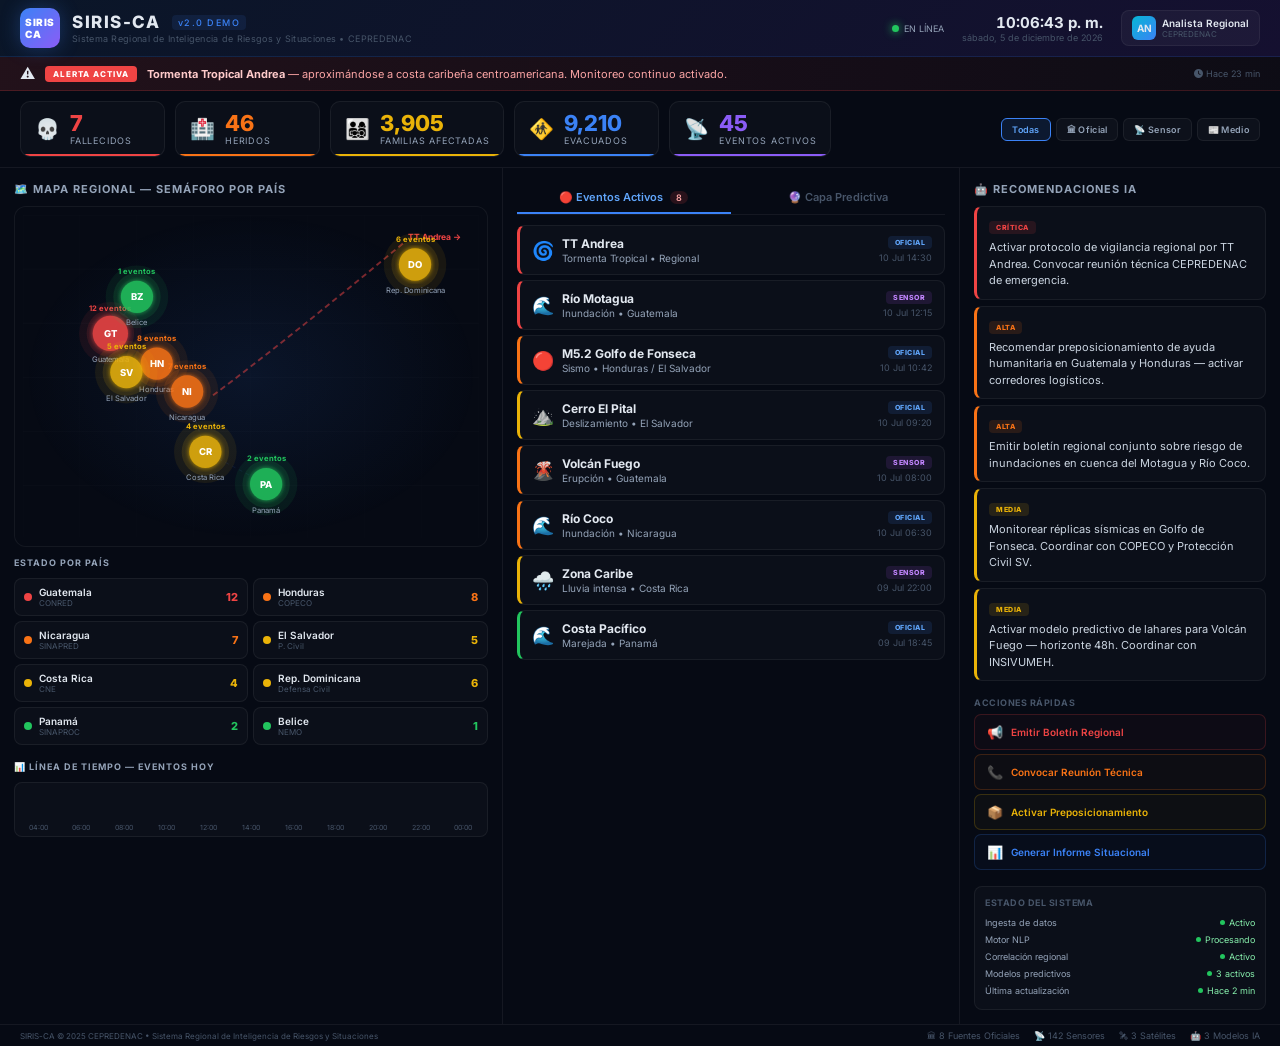
==== index.html @ ccf746da "Sprint 1 - Estructura inicial del proyecto" ====
<!DOCTYPE html>
<html lang="es">
<head>
<meta charset="UTF-8">
<meta name="viewport" content="width=device-width, initial-scale=1.0">
<title>SIRIS-CA — Sistema Regional de Inteligencia de Riesgos y Situaciones</title>
<link href="https://cdnjs.cloudflare.com/ajax/libs/font-awesome/6.5.1/css/all.min.css" rel="stylesheet">
<style>
  @import url('https://fonts.googleapis.com/css2?family=Inter:wght@300;400;500;600;700;800;900&display=swap');
  *, *::before, *::after { box-sizing: border-box; margin: 0; padding: 0; }
  :root {
    --bg-primary: #060a14;
    --bg-secondary: #0c1120;
    --bg-card: rgba(255,255,255,0.025);
    --border: rgba(255,255,255,0.06);
    --text-primary: #e2e8f0;
    --text-secondary: #94a3b8;
    --text-muted: #475569;
    --accent: #3b82f6;
    --red: #ef4444;
    --orange: #f97316;
    --yellow: #eab308;
    --green: #22c55e;
    --purple: #8b5cf6;
    --cyan: #06b6d4;
  }
  body { font-family: 'Inter', sans-serif; background: var(--bg-primary); color: var(--text-primary); font-size: 13px; overflow-x: hidden; }
  ::-webkit-scrollbar { width: 4px; }
  ::-webkit-scrollbar-track { background: transparent; }
  ::-webkit-scrollbar-thumb { background: rgba(255,255,255,0.1); border-radius: 4px; }

  /* HEADER */
  .header { background: linear-gradient(135deg, #0a1628 0%, #151030 100%); border-bottom: 1px solid rgba(59,130,246,0.15); padding: 8px 20px; display: flex; align-items: center; justify-content: space-between; position: sticky; top: 0; z-index: 100; }
  .logo-box { display: flex; align-items: center; gap: 12px; }
  .logo-icon { width: 40px; height: 40px; border-radius: 10px; background: linear-gradient(135deg, #3b82f6, #8b5cf6); display: flex; align-items: center; justify-content: center; font-weight: 900; font-size: 10px; color: #fff; letter-spacing: 0.5px; box-shadow: 0 0 20px rgba(59,130,246,0.3); }
  .logo-text h1 { font-size: 17px; font-weight: 800; letter-spacing: 1.5px; line-height: 1.2; }
  .logo-text h1 span { font-size: 9px; color: var(--accent); font-weight: 500; margin-left: 6px; vertical-align: middle; background: rgba(59,130,246,0.1); padding: 2px 6px; border-radius: 4px; }
  .logo-text p { font-size: 9px; color: var(--text-muted); letter-spacing: 0.3px; }
  .header-right { display: flex; align-items: center; gap: 18px; }
  .status-dot { display: flex; align-items: center; gap: 5px; font-size: 9px; color: var(--text-secondary); }
  .status-dot .dot { width: 7px; height: 7px; border-radius: 50%; background: var(--green); box-shadow: 0 0 8px var(--green); animation: pulse-dot 2s infinite; }
  @keyframes pulse-dot { 0%,100% { opacity: 1; } 50% { opacity: 0.5; } }
  .clock { text-align: right; }
  .clock .time { font-size: 15px; font-weight: 700; font-variant-numeric: tabular-nums; }
  .clock .date { font-size: 9px; color: var(--text-muted); }
  .user-badge { display: flex; align-items: center; gap: 6px; background: rgba(255,255,255,0.04); border: 1px solid var(--border); border-radius: 8px; padding: 5px 10px; font-size: 10px; }
  .user-badge .avatar { width: 24px; height: 24px; border-radius: 6px; background: linear-gradient(135deg, #06b6d4, #3b82f6); display: flex; align-items: center; justify-content: center; font-size: 10px; font-weight: 700; }

  /* ALERT BANNER */
  .alert-banner { background: linear-gradient(90deg, rgba(239,68,68,0.12), rgba(239,68,68,0.03)); border-bottom: 1px solid rgba(239,68,68,0.2); padding: 7px 20px; display: flex; align-items: center; gap: 10px; animation: alert-flash 3s infinite; }
  @keyframes alert-flash { 0%,100% { background: linear-gradient(90deg, rgba(239,68,68,0.12), rgba(239,68,68,0.03)); } 50% { background: linear-gradient(90deg, rgba(239,68,68,0.18), rgba(239,68,68,0.06)); } }
  .alert-banner .badge { background: var(--red); color: #fff; font-size: 8px; font-weight: 800; padding: 3px 8px; border-radius: 4px; letter-spacing: 1px; animation: blink 1.5s infinite; }
  @keyframes blink { 0%,100% { opacity: 1; } 50% { opacity: 0.6; } }
  .alert-banner .msg { font-size: 11px; color: #fca5a5; }
  .alert-banner .msg strong { color: #fecaca; }
  .alert-banner .time-ago { margin-left: auto; font-size: 9px; color: var(--text-muted); white-space: nowrap; }

  /* METRICS */
  .metrics-bar { padding: 10px 20px; display: flex; gap: 10px; flex-wrap: wrap; align-items: center; border-bottom: 1px solid var(--border); }
  .metric-card { background: var(--bg-card); border: 1px solid var(--border); border-radius: 10px; padding: 10px 14px; display: flex; align-items: center; gap: 10px; min-width: 145px; transition: all 0.2s; position: relative; overflow: hidden; }
  .metric-card:hover { border-color: rgba(255,255,255,0.12); background: rgba(255,255,255,0.04); }
  .metric-card .icon { font-size: 20px; }
  .metric-card .val { font-size: 22px; font-weight: 800; line-height: 1; }
  .metric-card .lbl { font-size: 9px; color: var(--text-secondary); text-transform: uppercase; letter-spacing: 0.8px; margin-top: 1px; }
  .metric-card::after { content: ''; position: absolute; bottom: 0; left: 0; right: 0; height: 2px; }
  .mc-red .val { color: var(--red); } .mc-red::after { background: var(--red); }
  .mc-orange .val { color: var(--orange); } .mc-orange::after { background: var(--orange); }
  .mc-yellow .val { color: var(--yellow); } .mc-yellow::after { background: var(--yellow); }
  .mc-blue .val { color: var(--accent); } .mc-blue::after { background: var(--accent); }
  .mc-purple .val { color: var(--purple); } .mc-purple::after { background: var(--purple); }

  /* FILTERS */
  .filter-group { display: flex; gap: 5px; margin-left: auto; align-items: center; }
  .filter-btn { background: rgba(255,255,255,0.03); border: 1px solid var(--border); color: var(--text-secondary); border-radius: 6px; padding: 5px 10px; font-size: 9px; cursor: pointer; font-weight: 600; letter-spacing: 0.3px; transition: all 0.2s; font-family: inherit; }
  .filter-btn:hover { border-color: rgba(255,255,255,0.15); }
  .filter-btn.active { background: rgba(59,130,246,0.12); border-color: var(--accent); color: #60a5fa; }

  /* MAIN GRID */
  .main-grid { display: grid; grid-template-columns: 1.1fr 1fr 320px; min-height: calc(100vh - 160px); }
  .panel { padding: 14px; border-right: 1px solid var(--border); display: flex; flex-direction: column; }
  .panel:last-child { border-right: none; }
  .panel-title { font-size: 11px; font-weight: 700; color: var(--text-secondary); text-transform: uppercase; letter-spacing: 1px; margin-bottom: 10px; display: flex; align-items: center; gap: 6px; }

  /* MAP */
  .map-container { background: radial-gradient(ellipse at center, rgba(59,130,246,0.04), transparent 70%); border-radius: 12px; border: 1px solid var(--border); padding: 8px; margin-bottom: 10px; position: relative; }
  .map-container svg { width: 100%; display: block; }
  .country-node { cursor: pointer; transition: all 0.2s; }
  .country-node:hover .node-circle { filter: brightness(1.3); }

  /* COUNTRY GRID */
  .country-grid { display: grid; grid-template-columns: 1fr 1fr; gap: 5px; margin-bottom: 10px; }
  .country-item { background: var(--bg-card); border: 1px solid var(--border); border-radius: 8px; padding: 7px 9px; cursor: pointer; display: flex; align-items: center; gap: 7px; transition: all 0.2s; }
  .country-item:hover, .country-item.selected { background: rgba(59,130,246,0.06); border-color: rgba(59,130,246,0.25); }
  .country-dot { width: 8px; height: 8px; border-radius: 50%; flex-shrink: 0; }
  .country-item .name { font-size: 10px; font-weight: 600; }
  .country-item .entity { font-size: 8px; color: var(--text-muted); }
  .country-item .count { margin-left: auto; font-size: 11px; font-weight: 800; }

  /* TIMELINE */
  .timeline-chart { display: flex; align-items: flex-end; gap: 3px; height: 55px; padding: 4px; background: var(--bg-card); border-radius: 8px; border: 1px solid var(--border); }
  .tbar { flex: 1; border-radius: 3px 3px 0 0; min-width: 0; transition: all 0.3s; position: relative; }
  .tbar:hover { opacity: 1 !important; filter: brightness(1.2); }
  .tbar-label { font-size: 7px; color: var(--text-muted); text-align: center; margin-top: 2px; }

  /* TABS */
  .tabs { display: flex; gap: 0; margin-bottom: 10px; border-bottom: 1px solid var(--border); }
  .tab { flex: 1; padding: 8px 10px; font-size: 11px; font-weight: 600; cursor: pointer; background: none; border: none; border-bottom: 2px solid transparent; color: var(--text-muted); font-family: inherit; transition: all 0.2s; }
  .tab:hover { color: var(--text-secondary); }
  .tab.active { color: #60a5fa; border-bottom-color: var(--accent); }
  .tab .badge { background: rgba(239,68,68,0.15); color: #fca5a5; font-size: 9px; padding: 1px 6px; border-radius: 8px; margin-left: 4px; }

  /* EVENT CARDS */
  .event-list { flex: 1; overflow-y: auto; }
  .event-card { background: var(--bg-card); border: 1px solid var(--border); border-radius: 8px; padding: 10px 12px; margin-bottom: 5px; transition: all 0.2s; cursor: pointer; }
  .event-card:hover { background: rgba(255,255,255,0.04); transform: translateX(2px); }
  .event-card.severity-rojo { border-left: 3px solid var(--red); }
  .event-card.severity-naranja { border-left: 3px solid var(--orange); }
  .event-card.severity-amarillo { border-left: 3px solid var(--yellow); }
  .event-card.severity-verde { border-left: 3px solid var(--green); }
  .event-top { display: flex; justify-content: space-between; align-items: flex-start; }
  .event-info { display: flex; align-items: center; gap: 8px; }
  .event-icon { font-size: 18px; }
  .event-name { font-weight: 700; font-size: 12px; }
  .event-meta { font-size: 10px; color: var(--text-secondary); margin-top: 1px; }
  .event-right { display: flex; flex-direction: column; align-items: flex-end; gap: 3px; }
  .source-badge { font-size: 7px; font-weight: 800; padding: 2px 7px; border-radius: 4px; letter-spacing: 0.5px; }
  .src-oficial { background: rgba(59,130,246,0.12); color: #60a5fa; }
  .src-sensor { background: rgba(168,85,247,0.12); color: #c084fc; }
  .src-medio { background: rgba(234,179,8,0.12); color: #facc15; }
  .event-time { font-size: 9px; color: var(--text-muted); }

  /* PREDICTIVE */
  .horizon-btns { display: flex; gap: 6px; margin-bottom: 12px; }
  .horizon-btn { flex: 1; padding: 10px; border-radius: 8px; cursor: pointer; text-align: center; background: rgba(255,255,255,0.02); border: 1px solid var(--border); color: var(--text-secondary); font-family: inherit; transition: all 0.2s; }
  .horizon-btn:hover { border-color: rgba(139,92,246,0.3); }
  .horizon-btn.active { background: rgba(139,92,246,0.1); border-color: rgba(139,92,246,0.4); color: #c084fc; }
  .horizon-btn .h-val { font-size: 20px; font-weight: 900; }
  .horizon-btn .h-lbl { font-size: 8px; text-transform: uppercase; letter-spacing: 0.5px; }

  .pred-card { background: var(--bg-card); border: 1px solid var(--border); border-radius: 10px; padding: 16px; margin-bottom: 10px; }
  .pred-top { display: flex; align-items: center; gap: 14px; margin-bottom: 10px; }
  .gauge-wrap { position: relative; width: 70px; height: 70px; flex-shrink: 0; }
  .gauge-wrap svg { width: 70px; height: 70px; }
  .gauge-val { position: absolute; inset: 0; display: flex; align-items: center; justify-content: center; font-weight: 900; font-size: 18px; }
  .pred-title { font-size: 11px; font-weight: 700; margin-bottom: 4px; }
  .pred-desc { font-size: 11px; color: var(--text-secondary); line-height: 1.5; }
  .threat-tags { display: flex; gap: 5px; flex-wrap: wrap; margin-top: 8px; }
  .threat-tag { background: rgba(139,92,246,0.08); border: 1px solid rgba(139,92,246,0.2); color: #c084fc; font-size: 9px; padding: 3px 8px; border-radius: 12px; font-weight: 600; }

  .models-card { background: var(--bg-card); border: 1px solid var(--border); border-radius: 8px; padding: 10px 12px; }
  .models-card .model-title { font-size: 9px; color: var(--text-muted); font-weight: 700; margin-bottom: 6px; letter-spacing: 0.5px; }
  .model-row { display: flex; align-items: center; gap: 6px; padding: 4px 0; border-bottom: 1px solid rgba(255,255,255,0.03); }
  .model-row:last-child { border-bottom: none; }
  .model-dot { width: 5px; height: 5px; border-radius: 50%; background: var(--green); }
  .model-row span { font-size: 10px; color: var(--text-secondary); }

  /* RECOMMENDATIONS */
  .rec-card { background: var(--bg-card); border: 1px solid var(--border); border-radius: 8px; padding: 10px 12px; margin-bottom: 6px; transition: all 0.2s; }
  .rec-card:hover { background: rgba(255,255,255,0.04); }
  .rec-card.pri-critica { border-left: 3px solid var(--red); }
  .rec-card.pri-alta { border-left: 3px solid var(--orange); }
  .rec-card.pri-media { border-left: 3px solid var(--yellow); }
  .rec-badge { font-size: 7px; font-weight: 800; padding: 2px 7px; border-radius: 4px; letter-spacing: 0.5px; margin-bottom: 5px; display: inline-block; }
  .rb-critica { background: rgba(239,68,68,0.12); color: var(--red); }
  .rb-alta { background: rgba(249,115,22,0.12); color: var(--orange); }
  .rb-media { background: rgba(234,179,8,0.12); color: var(--yellow); }
  .rec-text { font-size: 11px; color: #cbd5e1; line-height: 1.5; }

  .action-btn { width: 100%; background: rgba(255,255,255,0.02); border: 1px solid var(--border); border-radius: 7px; padding: 9px 12px; font-size: 10px; font-weight: 600; cursor: pointer; text-align: left; font-family: inherit; transition: all 0.2s; display: flex; align-items: center; gap: 8px; margin-bottom: 4px; }
  .action-btn:hover { background: rgba(255,255,255,0.05); transform: translateX(2px); }
  .action-btn .act-icon { font-size: 13px; }

  .sys-status { background: var(--bg-card); border: 1px solid var(--border); border-radius: 8px; padding: 10px; margin-top: auto; }
  .sys-title { font-size: 9px; color: var(--text-muted); font-weight: 700; letter-spacing: 0.5px; margin-bottom: 6px; }
  .sys-row { display: flex; justify-content: space-between; align-items: center; padding: 3px 0; }
  .sys-row .sys-label { font-size: 9px; color: var(--text-secondary); }
  .sys-row .sys-val { display: flex; align-items: center; gap: 4px; font-size: 9px; }
  .sys-row .sys-val .dot-ok { width: 5px; height: 5px; border-radius: 50%; background: var(--green); }

  /* FOOTER */
  .footer { border-top: 1px solid var(--border); padding: 5px 20px; display: flex; justify-content: space-between; align-items: center; }
  .footer .copy { font-size: 8px; color: var(--text-muted); }
  .footer .stats { display: flex; gap: 14px; }
  .footer .stats span { font-size: 9px; color: var(--text-muted); }

  /* MODAL */
  .modal-overlay { position: fixed; inset: 0; background: rgba(0,0,0,0.7); z-index: 200; display: none; align-items: center; justify-content: center; backdrop-filter: blur(4px); }
  .modal-overlay.show { display: flex; }
  .modal { background: var(--bg-secondary); border: 1px solid var(--border); border-radius: 16px; padding: 24px; width: 500px; max-width: 90vw; max-height: 80vh; overflow-y: auto; box-shadow: 0 20px 60px rgba(0,0,0,0.5); }
  .modal h3 { font-size: 16px; margin-bottom: 14px; }
  .modal-close { position: absolute; top: 14px; right: 18px; background: none; border: none; color: var(--text-secondary); font-size: 18px; cursor: pointer; }
  .detail-row { display: flex; justify-content: space-between; padding: 8px 0; border-bottom: 1px solid var(--border); font-size: 12px; }
  .detail-row .dlabel { color: var(--text-secondary); }
  .detail-row .dval { font-weight: 600; }

  /* RESPONSIVE */
  @media (max-width: 1100px) {
    .main-grid { grid-template-columns: 1fr 1fr; }
    .panel:nth-child(3) { grid-column: 1 / -1; flex-direction: row; flex-wrap: wrap; gap: 10px; }
  }
  @media (max-width: 700px) {
    .main-grid { grid-template-columns: 1fr; }
    .metrics-bar { gap: 6px; }
    .metric-card { min-width: 120px; padding: 8px 10px; }
    .header { flex-wrap: wrap; gap: 8px; }
  }
</style>
</head>
<body>

<!-- HEADER -->
<div class="header">
  <div class="logo-box">
    <div class="logo-icon">SIRIS<br>CA</div>
    <div class="logo-text">
      <h1>SIRIS-CA <span>v2.0 DEMO</span></h1>
      <p>Sistema Regional de Inteligencia de Riesgos y Situaciones • CEPREDENAC</p>
    </div>
  </div>
  <div class="header-right">
    <div class="status-dot"><div class="dot"></div> EN LÍNEA</div>
    <div class="clock">
      <div class="time" id="clock-time">--:--:--</div>
      <div class="date" id="clock-date">Cargando...</div>
    </div>
    <div class="user-badge">
      <div class="avatar">AN</div>
      <div>
        <div style="font-weight:600;">Analista Regional</div>
        <div style="font-size:8px;color:var(--text-muted);">CEPREDENAC</div>
      </div>
    </div>
  </div>
</div>

<!-- ALERT BANNER -->
<div class="alert-banner">
  <span style="font-size:15px;">⚠️</span>
  <span class="badge">ALERTA ACTIVA</span>
  <span class="msg"><strong>Tormenta Tropical Andrea</strong> — aproximándose a costa caribeña centroamericana. Monitoreo continuo activado.</span>
  <span class="time-ago"><i class="fas fa-clock"></i> Hace 23 min</span>
</div>

<!-- METRICS BAR -->
<div class="metrics-bar" id="metrics-bar">
  <!-- Populated by JS -->
</div>

<!-- MAIN LAYOUT -->
<div class="main-grid">

  <!-- LEFT PANEL: MAP -->
  <div class="panel">
    <div class="panel-title" style="justify-content:space-between;">
      <span>🗺️ Mapa Regional — Semáforo por País</span>
      <button id="clearFilter" class="filter-btn" style="display:none;" onclick="clearCountryFilter()">✕ Limpiar filtro</button>
    </div>
    <div class="map-container">
      <svg id="regionMap" viewBox="0 0 480 340"></svg>
    </div>
    <div class="panel-title" style="font-size:9px;">ESTADO POR PAÍS</div>
    <div class="country-grid" id="countryGrid"></div>
    <div class="panel-title" style="font-size:9px;margin-top:6px;">📊 LÍNEA DE TIEMPO — EVENTOS HOY</div>
    <div class="timeline-chart" id="timeline"></div>
  </div>

  <!-- CENTER PANEL: EVENTS + PREDICTIVE -->
  <div class="panel">
    <div class="tabs">
      <button class="tab active" data-tab="eventos" onclick="switchTab('eventos')">🔴 Eventos Activos <span class="badge" id="eventCount">8</span></button>
      <button class="tab" data-tab="predictivo" onclick="switchTab('predictivo')">🔮 Capa Predictiva</button>
    </div>
    <div id="tab-eventos" class="event-list"></div>
    <div id="tab-predictivo" style="display:none;flex:1;overflow-y:auto;"></div>
  </div>

  <!-- RIGHT PANEL: RECOMMENDATIONS -->
  <div class="panel">
    <div class="panel-title">🤖 Recomendaciones IA</div>
    <div id="recList" style="flex:1;overflow-y:auto;margin-bottom:10px;"></div>
    <div style="font-size:9px;color:var(--text-muted);font-weight:700;letter-spacing:0.5px;margin-bottom:6px;">ACCIONES RÁPIDAS</div>
    <div id="actionBtns"></div>
    <div class="sys-status" style="margin-top:12px;">
      <div class="sys-title">ESTADO DEL SISTEMA</div>
      <div id="sysRows"></div>
    </div>
  </div>
</div>

<!-- FOOTER -->
<div class="footer">
  <div class="copy">SIRIS-CA © 2025 CEPREDENAC • Sistema Regional de Inteligencia de Riesgos y Situaciones</div>
  <div class="stats">
    <span>🏛 8 Fuentes Oficiales</span>
    <span>📡 142 Sensores</span>
    <span>🛰 3 Satélites</span>
    <span>🤖 3 Modelos IA</span>
  </div>
</div>

<!-- DETAIL MODAL -->
<div class="modal-overlay" id="detailModal">
  <div class="modal" style="position:relative;">
    <button class="modal-close" onclick="closeModal()">×</button>
    <div id="modalContent"></div>
  </div>
</div>

<script>
// ======================== DATA ========================
const countries = [
  { id:'GT', name:'Guatemala', abbr:'GT', level:'rojo', lat:15.5, lon:-90.25, events:12, fallecidos:3, heridos:18, familias:1240, evacuados:3200, entity:'CONRED' },
  { id:'HN', name:'Honduras', abbr:'HN', level:'naranja', lat:14.1, lon:-87.2, events:8, fallecidos:1, heridos:7, familias:890, evacuados:2100, entity:'COPECO' },
  { id:'SV', name:'El Salvador', abbr:'SV', level:'amarillo', lat:13.7, lon:-89.2, events:5, fallecidos:0, heridos:3, familias:320, evacuados:780, entity:'P. Civil' },
  { id:'NI', name:'Nicaragua', abbr:'NI', level:'naranja', lat:12.8, lon:-85.2, events:7, fallecidos:2, heridos:11, familias:670, evacuados:1540, entity:'SINAPRED' },
  { id:'CR', name:'Costa Rica', abbr:'CR', level:'amarillo', lat:10.0, lon:-84.0, events:4, fallecidos:0, heridos:2, familias:210, evacuados:430, entity:'CNE' },
  { id:'PA', name:'Panamá', abbr:'PA', level:'verde', lat:8.5, lon:-80.0, events:2, fallecidos:0, heridos:0, familias:85, evacuados:120, entity:'SINAPROC' },
  { id:'BZ', name:'Belice', abbr:'BZ', level:'verde', lat:17.2, lon:-88.5, events:1, fallecidos:0, heridos:0, familias:40, evacuados:60, entity:'NEMO' },
  { id:'DO', name:'Rep. Dominicana', abbr:'DO', level:'amarillo', lat:18.7, lon:-70.2, events:6, fallecidos:1, heridos:5, familias:450, evacuados:980, entity:'Defensa Civil' },
];
const levelColors = { rojo:'#ef4444', naranja:'#f97316', amarillo:'#eab308', verde:'#22c55e' };
const levelOrder = { rojo:0, naranja:1, amarillo:2, verde:3 };

const events = [
  { id:1, type:'Tormenta Tropical', name:'TT Andrea', country:'Regional', severity:'rojo', time:'10 Jul 14:30', source:'oficial', icon:'🌀', detail:'Categoría TT con vientos de 95 km/h. Desplazamiento NW a 15 km/h. Presión central 998 mb.' },
  { id:2, type:'Inundación', name:'Río Motagua', country:'Guatemala', severity:'rojo', time:'10 Jul 12:15', source:'sensor', icon:'🌊', detail:'Nivel del río superó umbral crítico en 1.2m. Comunidades ribereñas afectadas en Izabal.' },
  { id:3, type:'Sismo', name:'M5.2 Golfo de Fonseca', country:'Honduras / El Salvador', severity:'naranja', time:'10 Jul 10:42', source:'oficial', icon:'🔴', detail:'Magnitud 5.2, profundidad 38km. Epicentro en Golfo de Fonseca. Sentido en HN, SV y NI.' },
  { id:4, type:'Deslizamiento', name:'Cerro El Pital', country:'El Salvador', severity:'amarillo', time:'10 Jul 09:20', source:'oficial', icon:'⛰️', detail:'Deslizamiento parcial en ladera norte. Carretera CA-4 bloqueada. 3 familias evacuadas.' },
  { id:5, type:'Erupción', name:'Volcán Fuego', country:'Guatemala', severity:'naranja', time:'10 Jul 08:00', source:'sensor', icon:'🌋', detail:'Explosiones moderadas cada 4-6 horas. Columna de ceniza a 4,800 msnm. Flujo piroclástico moderado.' },
  { id:6, type:'Inundación', name:'Río Coco', country:'Nicaragua', severity:'naranja', time:'10 Jul 06:30', source:'oficial', icon:'🌊', detail:'Crecida súbita del Río Coco. 12 comunidades incomunicadas en RAAN.' },
  { id:7, type:'Lluvia intensa', name:'Zona Caribe', country:'Costa Rica', severity:'amarillo', time:'09 Jul 22:00', source:'sensor', icon:'🌧️', detail:'Acumulados de 120mm en 6h. Alerta amarilla por IMN para Limón y Sarapiquí.' },
  { id:8, type:'Marejada', name:'Costa Pacífico', country:'Panamá', severity:'verde', time:'09 Jul 18:45', source:'oficial', icon:'🌊', detail:'Oleaje de 2.5-3.0m en costa pacífica. Precaución para embarcaciones menores.' },
];

const recommendations = [
  { priority:'CRÍTICA', css:'critica', text:'Activar protocolo de vigilancia regional por TT Andrea. Convocar reunión técnica CEPREDENAC de emergencia.', color:'#ef4444' },
  { priority:'ALTA', css:'alta', text:'Recomendar preposicionamiento de ayuda humanitaria en Guatemala y Honduras — activar corredores logísticos.', color:'#f97316' },
  { priority:'ALTA', css:'alta', text:'Emitir boletín regional conjunto sobre riesgo de inundaciones en cuenca del Motagua y Río Coco.', color:'#f97316' },
  { priority:'MEDIA', css:'media', text:'Monitorear réplicas sísmicas en Golfo de Fonseca. Coordinar con COPECO y Protección Civil SV.', color:'#eab308' },
  { priority:'MEDIA', css:'media', text:'Activar modelo predictivo de lahares para Volcán Fuego — horizonte 48h. Coordinar con INSIVUMEH.', color:'#eab308' },
];

const actions = [
  { label:'Emitir Boletín Regional', icon:'📢', color:'#ef4444' },
  { label:'Convocar Reunión Técnica', icon:'📞', color:'#f97316' },
  { label:'Activar Preposicionamiento', icon:'📦', color:'#eab308' },
  { label:'Generar Informe Situacional', icon:'📊', color:'#3b82f6' },
];

const sysStatus = [
  { label:'Ingesta de datos', val:'Activo' },
  { label:'Motor NLP', val:'Procesando' },
  { label:'Correlación regional', val:'Activo' },
  { label:'Modelos predictivos', val:'3 activos' },
  { label:'Última actualización', val:'Hace 2 min' },
];

const timelineData = [
  {t:'04:00',v:1},{t:'06:00',v:3},{t:'08:00',v:6},{t:'10:00',v:9},{t:'12:00',v:14},{t:'14:00',v:17},{t:'16:00',v:13},{t:'18:00',v:10},{t:'20:00',v:7},{t:'22:00',v:5},{t:'00:00',v:2}
];

const predictiveHorizons = {
  '24h': { prob:78, desc:'Alta probabilidad de inundaciones en cuenca Motagua-Polochic. Lluvias acumuladas >100mm previstas. TT Andrea a 280km de costa caribeña.', threats:['Inundación','Deslizamiento','Viento fuerte'], risk:'ALTO' },
  '48h': { prob:62, desc:'TT Andrea podría intensificarse a Cat-1. Trayectoria proyectada hacia costa caribeña HN-NI. Banda de lluvia afectará todo el istmo.', threats:['Tormenta Tropical','Marejada','Inundación','Lahares'], risk:'ALTO' },
  '72h': { prob:45, desc:'Posible degradación a depresión tropical sobre tierra. Riesgo residual de saturación de suelos en toda la región centroamericana.', threats:['Lluvia persistente','Deslizamiento','Inundación residual'], risk:'MODERADO' },
};

const connections = [['GT','HN'],['GT','SV'],['GT','BZ'],['HN','NI'],['HN','SV'],['NI','CR'],['CR','PA']];

// ======================== STATE ========================
let selectedCountry = null;
let sourceFilter = 'all';
let activeHorizon = '24h';

// ======================== FUNCTIONS ========================
function project(lat, lon) {
  const x = ((lon + 96) / 30) * 480;
  const y = ((21 - lat) / 15) * 340;
  return [x, y];
}

function updateClock() {
  const now = new Date();
  document.getElementById('clock-time').textContent = now.toLocaleTimeString('es-GT',{hour:'2-digit',minute:'2-digit',second:'2-digit'});
  document.getElementById('clock-date').textContent = now.toLocaleDateString('es-GT',{weekday:'long',year:'numeric',month:'long',day:'numeric'});
}

function renderMetrics() {
  const bar = document.getElementById('metrics-bar');
  const src = selectedCountry ? countries.filter(c=>c.id===selectedCountry) : countries;
  const t = src.reduce((a,c)=>({ f:a.f+c.fallecidos, h:a.h+c.heridos, fam:a.fam+c.familias, ev:a.ev+c.evacuados, e:a.e+c.events }),{f:0,h:0,fam:0,ev:0,e:0});
  const prefix = selectedCountry ? countries.find(c=>c.id===selectedCountry).name+' — ' : 'Regional — ';
  bar.innerHTML = `
    <div class="metric-card mc-red"><div class="icon">💀</div><div><div class="val">${t.f}</div><div class="lbl">Fallecidos</div></div></div>
    <div class="metric-card mc-orange"><div class="icon">🏥</div><div><div class="val">${t.h}</div><div class="lbl">Heridos</div></div></div>
    <div class="metric-card mc-yellow"><div class="icon">👨‍👩‍👧‍👦</div><div><div class="val">${t.fam.toLocaleString()}</div><div class="lbl">Familias Afectadas</div></div></div>
    <div class="metric-card mc-blue"><div class="icon">🚸</div><div><div class="val">${t.ev.toLocaleString()}</div><div class="lbl">Evacuados</div></div></div>
    <div class="metric-card mc-purple"><div class="icon">📡</div><div><div class="val">${t.e}</div><div class="lbl">Eventos Activos</div></div></div>
    <div class="filter-group">
      <button class="filter-btn ${sourceFilter==='all'?'active':''}" onclick="setSource('all')">Todas</button>
      <button class="filter-btn ${sourceFilter==='oficial'?'active':''}" onclick="setSource('oficial')">🏛 Oficial</button>
      <button class="filter-btn ${sourceFilter==='sensor'?'active':''}" onclick="setSource('sensor')">📡 Sensor</button>
      <button class="filter-btn ${sourceFilter==='medio'?'active':''}" onclick="setSource('medio')">📰 Medio</button>
    </div>
  `;
}

function renderMap() {
  const svg = document.getElementById('regionMap');
  let html = `<defs>
    <radialGradient id="gr"><stop offset="0%" stop-color="#3b82f6" stop-opacity="0.06"/><stop offset="100%" stop-color="#3b82f6" stop-opacity="0"/></radialGradient>
    <filter id="glow"><feGaussianBlur stdDeviation="3" result="blur"/><feMerge><feMergeNode in="blur"/><feMergeNode in="SourceGraphic"/></feMerge></filter>
  </defs>`;
  html += `<rect width="480" height="340" fill="url(#gr)" rx="8"/>`;
  // Grid
  for(let i=0;i<7;i++) html += `<line x1="0" y1="${i*57}" x2="480" y2="${i*57}" stroke="rgba(255,255,255,0.02)"/>`;
  for(let i=0;i<9;i++) html += `<line x1="${i*60}" y1="0" x2="${i*60}" y2="340" stroke="rgba(255,255,255,0.02)"/>`;
  // Connections
  connections.forEach(([a,b])=>{
    const ca=countries.find(c=>c.id===a), cb=countries.find(c=>c.id===b);
    const [x1,y1]=project(ca.lat,ca.lon), [x2,y2]=project(cb.lat,cb.lon);
    html += `<line x1="${x1}" y1="${y1}" x2="${x2}" y2="${y2}" stroke="rgba(59,130,246,0.1)" stroke-width="1" stroke-dasharray="4,4"/>`;
  });
  // Storm path
  html += `<path d="M 400 30 Q 340 80 290 120 Q 240 160 200 190" fill="none" stroke="#ef4444" stroke-width="2" stroke-dasharray="6,4" opacity="0.5"/>`;
  html += `<text x="405" y="26" fill="#ef4444" font-size="9" font-weight="700" font-family="Inter,sans-serif">TT Andrea →</text>`;
  // Country nodes
  countries.forEach(c => {
    const [cx,cy] = project(c.lat, c.lon);
    const col = levelColors[c.level];
    const sel = selectedCountry === c.id;
    const r = sel ? 22 : 17;
    html += `<g class="country-node" onclick="selectCountry('${c.id}')">`;
    html += `<circle cx="${cx}" cy="${cy}" r="${r+16}" fill="${col}" opacity="0.08"/>`;
    html += `<circle cx="${cx}" cy="${cy}" r="${r+8}" fill="${col}" opacity="0.12"/>`;
    html += `<circle cx="${cx}" cy="${cy}" r="${r}" fill="${col}" opacity="${sel?1:0.85}" filter="url(#glow)" class="node-circle" stroke="${sel?'#fff':'none'}" stroke-width="${sel?2.5:0}">`;
    if(c.level==='rojo') html += `<animate attributeName="r" values="${r};${r+3};${r}" dur="2s" repeatCount="indefinite"/>`;
    html += `</circle>`;
    html += `<text x="${cx}" y="${cy+1}" text-anchor="middle" dominant-baseline="middle" fill="#fff" font-size="10" font-weight="800" font-family="Inter,sans-serif">${c.abbr}</text>`;
    html += `<text x="${cx}" y="${cy+r+13}" text-anchor="middle" fill="#94a3b8" font-size="8" font-family="Inter,sans-serif">${c.name}</text>`;
    html += `<text x="${cx}" y="${cy-r-7}" text-anchor="middle" fill="${col}" font-size="8" font-weight="700" font-family="Inter,sans-serif">${c.events} eventos</text>`;
    html += `</g>`;
  });
  svg.innerHTML = html;
}

function renderCountryGrid() {
  const grid = document.getElementById('countryGrid');
  const sorted = [...countries].sort((a,b)=>levelOrder[a.level]-levelOrder[b.level]);
  grid.innerHTML = sorted.map(c => `
    <div class="country-item ${selectedCountry===c.id?'selected':''}" onclick="selectCountry('${c.id}')">
      <div class="country-dot" style="background:${levelColors[c.level]}"></div>
      <div style="flex:1;min-width:0;">
        <div class="name">${c.name}</div>
        <div class="entity">${c.entity}</div>
      </div>
      <div class="count" style="color:${levelColors[c.level]}">${c.events}</div>
    </div>
  `).join('');
}

function renderTimeline() {
  const el = document.getElementById('timeline');
  const max = Math.max(...timelineData.map(d=>d.v));
  el.innerHTML = timelineData.map(d => {
    const h = (d.v/max)*45;
    const bg = d.v>12 ? 'linear-gradient(to top,#ef4444,#f97316)' : d.v>6 ? 'linear-gradient(to top,#f97316,#eab308)' : 'linear-gradient(to top,#22c55e,#3b82f6)';
    return `<div style="flex:1;display:flex;flex-direction:column;align-items:center;"><div class="tbar" style="height:${h}px;background:${bg};opacity:0.8;width:100%;"></div><div class="tbar-label">${d.t}</div></div>`;
  }).join('');
}

function renderEvents() {
  const el = document.getElementById('tab-eventos');
  let filtered = events.filter(e => {
    if(sourceFilter!=='all' && e.source!==sourceFilter) return false;
    if(selectedCountry) {
      const cn = countries.find(c=>c.id===selectedCountry)?.name;
      if(!e.country.includes(cn) && e.country!=='Regional') return false;
    }
    return true;
  });
  document.getElementById('eventCount').textContent = filtered.length;
  el.innerHTML = filtered.map(e => `
    <div class="event-card severity-${e.severity}" onclick="showEventDetail(${e.id})">
      <div class="event-top">
        <div class="event-info">
          <span class="event-icon">${e.icon}</span>
          <div>
            <div class="event-name">${e.name}</div>
            <div class="event-meta">${e.type} • ${e.country}</div>
          </div>
        </div>
        <div class="event-right">
          <span class="source-badge src-${e.source}">${e.source.toUpperCase()}</span>
          <span class="event-time">${e.time}</span>
        </div>
      </div>
    </div>
  `).join('') || '<div style="text-align:center;padding:30px;color:var(--text-muted);font-size:12px;">No hay eventos con los filtros seleccionados</div>';
}

function renderPredictive() {
  const el = document.getElementById('tab-predictivo');
  const p = predictiveHorizons[activeHorizon];
  const col = p.prob>70?'#ef4444':p.prob>50?'#f97316':'#eab308';
  const dash = (p.prob/100)*100;
  el.innerHTML = `
    <div class="horizon-btns">
      ${['24h','48h','72h'].map(h=>`<button class="horizon-btn ${activeHorizon===h?'active':''}" onclick="setHorizon('${h}')"><div class="h-val">${h}</div><div class="h-lbl">Horizonte</div></button>`).join('')}
    </div>
    <div class="pred-card">
      <div class="pred-top">
        <div class="gauge-wrap">
          <svg viewBox="0 0 36 36" style="transform:rotate(-90deg)">
            <circle cx="18" cy="18" r="15.9" fill="none" stroke="rgba(255,255,255,0.05)" stroke-width="2.5"/>
            <circle cx="18" cy="18" r="15.9" fill="none" stroke="${col}" stroke-width="2.5" stroke-dasharray="${dash} ${100-dash}" stroke-linecap="round">
              <animate attributeName="stroke-dasharray" from="0 100" to="${dash} ${100-dash}" dur="1s" fill="freeze"/>
            </circle>
          </svg>
          <div class="gauge-val">${p.prob}%</div>
        </div>
        <div>
          <div class="pred-title">Probabilidad de Impacto — ${activeHorizon} <span style="background:${col}22;color:${col};font-size:8px;padding:2px 6px;border-radius:4px;font-weight:800;margin-left:6px;">${p.risk}</span></div>
          <div class="pred-desc">${p.desc}</div>
        </div>
      </div>
      <div class="threat-tags">${p.threats.map(t=>`<span class="threat-tag">${t}</span>`).join('')}</div>
    </div>
    <div class="models-card">
      <div class="model-title">MODELOS ACTIVOS</div>
      ${['Modelo Hidrológico — Cuencas CA (CRRH)','Trayectoria Ciclónica — NHC / CEPREDENAC','Estabilidad de Laderas — INSIVUMEH','Pronóstico Meteorológico — WRF Regional'].map(m=>`
        <div class="model-row"><div class="model-dot"></div><span>${m}</span></div>
      `).join('')}
    </div>
    <div style="margin-top:10px;background:var(--bg-card);border:1px solid var(--border);border-radius:8px;padding:12px;">
      <div style="font-size:9px;color:var(--text-muted);font-weight:700;margin-bottom:8px;">PRONÓSTICO DE ACUMULADOS DE LLUVIA (mm) — ${activeHorizon}</div>
      <div style="display:grid;grid-template-columns:repeat(4,1fr);gap:6px;">
        ${countries.slice(0,8).map(c=>{
          const rain = Math.round(Math.random()*150+20);
          const rc = rain>120?'#ef4444':rain>80?'#f97316':rain>40?'#eab308':'#22c55e';
          return `<div style="text-align:center;padding:6px;background:${rc}11;border:1px solid ${rc}33;border-radius:6px;"><div style="font-size:14px;font-weight:800;color:${rc}">${rain}</div><div style="font-size:8px;color:var(--text-secondary)">${c.abbr}</div></div>`;
        }).join('')}
      </div>
    </div>
  `;
}

function renderRecommendations() {
  document.getElementById('recList').innerHTML = recommendations.map(r=>`
    <div class="rec-card pri-${r.css}">
      <span class="rec-badge rb-${r.css}">${r.priority}</span>
      <div class="rec-text">${r.text}</div>
    </div>
  `).join('');
}

function renderActions() {
  document.getElementById('actionBtns').innerHTML = actions.map(a=>`
    <button class="action-btn" style="color:${a.color};border-color:${a.color}33;background:${a.color}08;" onclick="showActionModal('${a.label}')">
      <span class="act-icon">${a.icon}</span> ${a.label}
    </button>
  `).join('');
}

function renderSysStatus() {
  document.getElementById('sysRows').innerHTML = sysStatus.map(s=>`
    <div class="sys-row"><span class="sys-label">${s.label}</span><div class="sys-val"><div class="dot-ok"></div><span style="color:#86efac">${s.val}</span></div></div>
  `).join('');
}

// ======================== INTERACTIONS ========================
function selectCountry(id) {
  selectedCountry = selectedCountry === id ? null : id;
  document.getElementById('clearFilter').style.display = selectedCountry ? 'block' : 'none';
  renderAll();
}
function clearCountryFilter() { selectedCountry = null; document.getElementById('clearFilter').style.display='none'; renderAll(); }
function setSource(s) { sourceFilter = s; renderMetrics(); renderEvents(); }
function setHorizon(h) { activeHorizon = h; renderPredictive(); }

function switchTab(tab) {
  document.querySelectorAll('.tab').forEach(t=>t.classList.toggle('active',t.dataset.tab===tab));
  document.getElementById('tab-eventos').style.display = tab==='eventos'?'block':'none';
  document.getElementById('tab-predictivo').style.display = tab==='predictivo'?'block':'none';
  if(tab==='predictivo') renderPredictive();
}

function showEventDetail(id) {
  const e = events.find(ev=>ev.id===id);
  if(!e) return;
  document.getElementById('modalContent').innerHTML = `
    <div style="display:flex;align-items:center;gap:10px;margin-bottom:16px;">
      <span style="font-size:30px">${e.icon}</span>
      <div><h3 style="margin:0;font-size:18px;">${e.name}</h3><div style="color:var(--text-secondary);font-size:12px;">${e.type}</div></div>
      <span class="source-badge src-${e.source}" style="margin-left:auto;font-size:9px;">${e.source.toUpperCase()}</span>
    </div>
    <div class="detail-row"><span class="dlabel">Severidad</span><span class="dval" style="color:${levelColors[e.severity]}">${e.severity.toUpperCase()}</span></div>
    <div class="detail-row"><span class="dlabel">País / Región</span><span class="dval">${e.country}</span></div>
    <div class="detail-row"><span class="dlabel">Fecha / Hora</span><span class="dval">${e.time}</span></div>
    <div class="detail-row"><span class="dlabel">Fuente</span><span class="dval">${e.source.charAt(0).toUpperCase()+e.source.slice(1)}</span></div>
    <div style="margin-top:14px;padding:12px;background:rgba(255,255,255,0.03);border-radius:8px;border:1px solid var(--border);">
      <div style="font-size:9px;color:var(--text-muted);font-weight:700;margin-bottom:6px;">DETALLE TÉCNICO</div>
      <div style="font-size:12px;color:var(--text-secondary);line-height:1.6;">${e.detail}</div>
    </div>
  `;
  document.getElementById('detailModal').classList.add('show');
}

function showActionModal(label) {
  document.getElementById('modalContent').innerHTML = `
    <h3 style="margin-bottom:14px;">⚡ ${label}</h3>
    <div style="padding:12px;background:rgba(59,130,246,0.06);border:1px solid rgba(59,130,246,0.15);border-radius:8px;margin-bottom:14px;">
      <div style="font-size:12px;color:var(--text-secondary);line-height:1.6;">Acción "<strong>${label}</strong>" simulada exitosamente. En un entorno de producción, esto activaría el protocolo correspondiente y notificaría a los entes rectores nacionales involucrados.</div>
    </div>
    <div style="display:flex;gap:8px;">
      <button onclick="closeModal()" style="flex:1;padding:10px;border-radius:8px;background:rgba(59,130,246,0.15);border:1px solid rgba(59,130,246,0.3);color:#60a5fa;font-weight:700;cursor:pointer;font-family:inherit;">Confirmar</button>
      <button onclick="closeModal()" style="flex:1;padding:10px;border-radius:8px;background:rgba(255,255,255,0.04);border:1px solid var(--border);color:var(--text-secondary);cursor:pointer;font-family:inherit;">Cancelar</button>
    </div>
  `;
  document.getElementById('detailModal').classList.add('show');
}

function closeModal() { document.getElementById('detailModal').classList.remove('show'); }
document.getElementById('detailModal').addEventListener('click', function(e){ if(e.target===this) closeModal(); });

// ======================== RENDER ========================
function renderAll() {
  renderMetrics(); renderMap(); renderCountryGrid(); renderTimeline(); renderEvents(); renderRecommendations(); renderActions(); renderSysStatus();
}

updateClock();
setInterval(updateClock, 1000);
renderAll();

// Simulate live updates
setInterval(()=>{
  const idx = Math.floor(Math.random()*countries.length);
  const c = countries[idx];
  if(Math.random()>0.7) {
    c.events += 1;
    c.familias += Math.floor(Math.random()*20);
    c.evacuados += Math.floor(Math.random()*50);
    renderMetrics(); renderMap(); renderCountryGrid();
  }
}, 8000);
</script>
</body>
</html>
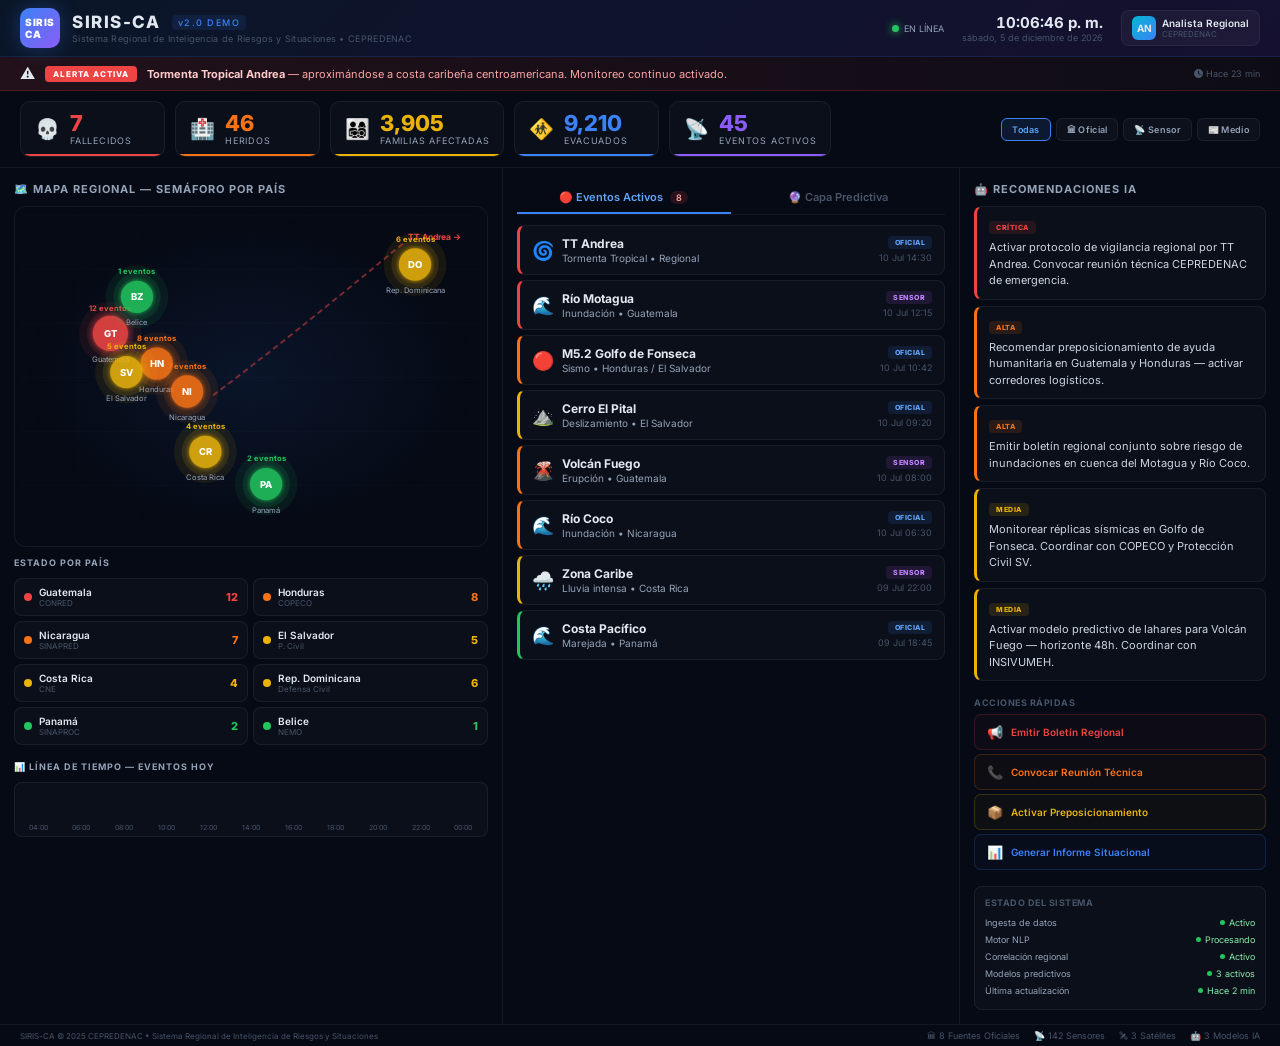
==== commit 13e5c268: "Refactorización inicial del proyecto" ====
--- a/index.html
+++ b/index.html
@@ -1,211 +1,14 @@
 <!DOCTYPE html>
 <html lang="es">
 <head>
+
 <meta charset="UTF-8">
 <meta name="viewport" content="width=device-width, initial-scale=1.0">
 <title>SIRIS-CA — Sistema Regional de Inteligencia de Riesgos y Situaciones</title>
 <link href="https://cdnjs.cloudflare.com/ajax/libs/font-awesome/6.5.1/css/all.min.css" rel="stylesheet">
-<style>
-  @import url('https://fonts.googleapis.com/css2?family=Inter:wght@300;400;500;600;700;800;900&display=swap');
-  *, *::before, *::after { box-sizing: border-box; margin: 0; padding: 0; }
-  :root {
-    --bg-primary: #060a14;
-    --bg-secondary: #0c1120;
-    --bg-card: rgba(255,255,255,0.025);
-    --border: rgba(255,255,255,0.06);
-    --text-primary: #e2e8f0;
-    --text-secondary: #94a3b8;
-    --text-muted: #475569;
-    --accent: #3b82f6;
-    --red: #ef4444;
-    --orange: #f97316;
-    --yellow: #eab308;
-    --green: #22c55e;
-    --purple: #8b5cf6;
-    --cyan: #06b6d4;
-  }
-  body { font-family: 'Inter', sans-serif; background: var(--bg-primary); color: var(--text-primary); font-size: 13px; overflow-x: hidden; }
-  ::-webkit-scrollbar { width: 4px; }
-  ::-webkit-scrollbar-track { background: transparent; }
-  ::-webkit-scrollbar-thumb { background: rgba(255,255,255,0.1); border-radius: 4px; }
+<link rel="stylesheet" href="css/main.css">
+</head>
 
-  /* HEADER */
-  .header { background: linear-gradient(135deg, #0a1628 0%, #151030 100%); border-bottom: 1px solid rgba(59,130,246,0.15); padding: 8px 20px; display: flex; align-items: center; justify-content: space-between; position: sticky; top: 0; z-index: 100; }
-  .logo-box { display: flex; align-items: center; gap: 12px; }
-  .logo-icon { width: 40px; height: 40px; border-radius: 10px; background: linear-gradient(135deg, #3b82f6, #8b5cf6); display: flex; align-items: center; justify-content: center; font-weight: 900; font-size: 10px; color: #fff; letter-spacing: 0.5px; box-shadow: 0 0 20px rgba(59,130,246,0.3); }
-  .logo-text h1 { font-size: 17px; font-weight: 800; letter-spacing: 1.5px; line-height: 1.2; }
-  .logo-text h1 span { font-size: 9px; color: var(--accent); font-weight: 500; margin-left: 6px; vertical-align: middle; background: rgba(59,130,246,0.1); padding: 2px 6px; border-radius: 4px; }
-  .logo-text p { font-size: 9px; color: var(--text-muted); letter-spacing: 0.3px; }
-  .header-right { display: flex; align-items: center; gap: 18px; }
-  .status-dot { display: flex; align-items: center; gap: 5px; font-size: 9px; color: var(--text-secondary); }
-  .status-dot .dot { width: 7px; height: 7px; border-radius: 50%; background: var(--green); box-shadow: 0 0 8px var(--green); animation: pulse-dot 2s infinite; }
-  @keyframes pulse-dot { 0%,100% { opacity: 1; } 50% { opacity: 0.5; } }
-  .clock { text-align: right; }
-  .clock .time { font-size: 15px; font-weight: 700; font-variant-numeric: tabular-nums; }
-  .clock .date { font-size: 9px; color: var(--text-muted); }
-  .user-badge { display: flex; align-items: center; gap: 6px; background: rgba(255,255,255,0.04); border: 1px solid var(--border); border-radius: 8px; padding: 5px 10px; font-size: 10px; }
-  .user-badge .avatar { width: 24px; height: 24px; border-radius: 6px; background: linear-gradient(135deg, #06b6d4, #3b82f6); display: flex; align-items: center; justify-content: center; font-size: 10px; font-weight: 700; }
-
-  /* ALERT BANNER */
-  .alert-banner { background: linear-gradient(90deg, rgba(239,68,68,0.12), rgba(239,68,68,0.03)); border-bottom: 1px solid rgba(239,68,68,0.2); padding: 7px 20px; display: flex; align-items: center; gap: 10px; animation: alert-flash 3s infinite; }
-  @keyframes alert-flash { 0%,100% { background: linear-gradient(90deg, rgba(239,68,68,0.12), rgba(239,68,68,0.03)); } 50% { background: linear-gradient(90deg, rgba(239,68,68,0.18), rgba(239,68,68,0.06)); } }
-  .alert-banner .badge { background: var(--red); color: #fff; font-size: 8px; font-weight: 800; padding: 3px 8px; border-radius: 4px; letter-spacing: 1px; animation: blink 1.5s infinite; }
-  @keyframes blink { 0%,100% { opacity: 1; } 50% { opacity: 0.6; } }
-  .alert-banner .msg { font-size: 11px; color: #fca5a5; }
-  .alert-banner .msg strong { color: #fecaca; }
-  .alert-banner .time-ago { margin-left: auto; font-size: 9px; color: var(--text-muted); white-space: nowrap; }
-
-  /* METRICS */
-  .metrics-bar { padding: 10px 20px; display: flex; gap: 10px; flex-wrap: wrap; align-items: center; border-bottom: 1px solid var(--border); }
-  .metric-card { background: var(--bg-card); border: 1px solid var(--border); border-radius: 10px; padding: 10px 14px; display: flex; align-items: center; gap: 10px; min-width: 145px; transition: all 0.2s; position: relative; overflow: hidden; }
-  .metric-card:hover { border-color: rgba(255,255,255,0.12); background: rgba(255,255,255,0.04); }
-  .metric-card .icon { font-size: 20px; }
-  .metric-card .val { font-size: 22px; font-weight: 800; line-height: 1; }
-  .metric-card .lbl { font-size: 9px; color: var(--text-secondary); text-transform: uppercase; letter-spacing: 0.8px; margin-top: 1px; }
-  .metric-card::after { content: ''; position: absolute; bottom: 0; left: 0; right: 0; height: 2px; }
-  .mc-red .val { color: var(--red); } .mc-red::after { background: var(--red); }
-  .mc-orange .val { color: var(--orange); } .mc-orange::after { background: var(--orange); }
-  .mc-yellow .val { color: var(--yellow); } .mc-yellow::after { background: var(--yellow); }
-  .mc-blue .val { color: var(--accent); } .mc-blue::after { background: var(--accent); }
-  .mc-purple .val { color: var(--purple); } .mc-purple::after { background: var(--purple); }
-
-  /* FILTERS */
-  .filter-group { display: flex; gap: 5px; margin-left: auto; align-items: center; }
-  .filter-btn { background: rgba(255,255,255,0.03); border: 1px solid var(--border); color: var(--text-secondary); border-radius: 6px; padding: 5px 10px; font-size: 9px; cursor: pointer; font-weight: 600; letter-spacing: 0.3px; transition: all 0.2s; font-family: inherit; }
-  .filter-btn:hover { border-color: rgba(255,255,255,0.15); }
-  .filter-btn.active { background: rgba(59,130,246,0.12); border-color: var(--accent); color: #60a5fa; }
-
-  /* MAIN GRID */
-  .main-grid { display: grid; grid-template-columns: 1.1fr 1fr 320px; min-height: calc(100vh - 160px); }
-  .panel { padding: 14px; border-right: 1px solid var(--border); display: flex; flex-direction: column; }
-  .panel:last-child { border-right: none; }
-  .panel-title { font-size: 11px; font-weight: 700; color: var(--text-secondary); text-transform: uppercase; letter-spacing: 1px; margin-bottom: 10px; display: flex; align-items: center; gap: 6px; }
-
-  /* MAP */
-  .map-container { background: radial-gradient(ellipse at center, rgba(59,130,246,0.04), transparent 70%); border-radius: 12px; border: 1px solid var(--border); padding: 8px; margin-bottom: 10px; position: relative; }
-  .map-container svg { width: 100%; display: block; }
-  .country-node { cursor: pointer; transition: all 0.2s; }
-  .country-node:hover .node-circle { filter: brightness(1.3); }
-
-  /* COUNTRY GRID */
-  .country-grid { display: grid; grid-template-columns: 1fr 1fr; gap: 5px; margin-bottom: 10px; }
-  .country-item { background: var(--bg-card); border: 1px solid var(--border); border-radius: 8px; padding: 7px 9px; cursor: pointer; display: flex; align-items: center; gap: 7px; transition: all 0.2s; }
-  .country-item:hover, .country-item.selected { background: rgba(59,130,246,0.06); border-color: rgba(59,130,246,0.25); }
-  .country-dot { width: 8px; height: 8px; border-radius: 50%; flex-shrink: 0; }
-  .country-item .name { font-size: 10px; font-weight: 600; }
-  .country-item .entity { font-size: 8px; color: var(--text-muted); }
-  .country-item .count { margin-left: auto; font-size: 11px; font-weight: 800; }
-
-  /* TIMELINE */
-  .timeline-chart { display: flex; align-items: flex-end; gap: 3px; height: 55px; padding: 4px; background: var(--bg-card); border-radius: 8px; border: 1px solid var(--border); }
-  .tbar { flex: 1; border-radius: 3px 3px 0 0; min-width: 0; transition: all 0.3s; position: relative; }
-  .tbar:hover { opacity: 1 !important; filter: brightness(1.2); }
-  .tbar-label { font-size: 7px; color: var(--text-muted); text-align: center; margin-top: 2px; }
-
-  /* TABS */
-  .tabs { display: flex; gap: 0; margin-bottom: 10px; border-bottom: 1px solid var(--border); }
-  .tab { flex: 1; padding: 8px 10px; font-size: 11px; font-weight: 600; cursor: pointer; background: none; border: none; border-bottom: 2px solid transparent; color: var(--text-muted); font-family: inherit; transition: all 0.2s; }
-  .tab:hover { color: var(--text-secondary); }
-  .tab.active { color: #60a5fa; border-bottom-color: var(--accent); }
-  .tab .badge { background: rgba(239,68,68,0.15); color: #fca5a5; font-size: 9px; padding: 1px 6px; border-radius: 8px; margin-left: 4px; }
-
-  /* EVENT CARDS */
-  .event-list { flex: 1; overflow-y: auto; }
-  .event-card { background: var(--bg-card); border: 1px solid var(--border); border-radius: 8px; padding: 10px 12px; margin-bottom: 5px; transition: all 0.2s; cursor: pointer; }
-  .event-card:hover { background: rgba(255,255,255,0.04); transform: translateX(2px); }
-  .event-card.severity-rojo { border-left: 3px solid var(--red); }
-  .event-card.severity-naranja { border-left: 3px solid var(--orange); }
-  .event-card.severity-amarillo { border-left: 3px solid var(--yellow); }
-  .event-card.severity-verde { border-left: 3px solid var(--green); }
-  .event-top { display: flex; justify-content: space-between; align-items: flex-start; }
-  .event-info { display: flex; align-items: center; gap: 8px; }
-  .event-icon { font-size: 18px; }
-  .event-name { font-weight: 700; font-size: 12px; }
-  .event-meta { font-size: 10px; color: var(--text-secondary); margin-top: 1px; }
-  .event-right { display: flex; flex-direction: column; align-items: flex-end; gap: 3px; }
-  .source-badge { font-size: 7px; font-weight: 800; padding: 2px 7px; border-radius: 4px; letter-spacing: 0.5px; }
-  .src-oficial { background: rgba(59,130,246,0.12); color: #60a5fa; }
-  .src-sensor { background: rgba(168,85,247,0.12); color: #c084fc; }
-  .src-medio { background: rgba(234,179,8,0.12); color: #facc15; }
-  .event-time { font-size: 9px; color: var(--text-muted); }
-
-  /* PREDICTIVE */
-  .horizon-btns { display: flex; gap: 6px; margin-bottom: 12px; }
-  .horizon-btn { flex: 1; padding: 10px; border-radius: 8px; cursor: pointer; text-align: center; background: rgba(255,255,255,0.02); border: 1px solid var(--border); color: var(--text-secondary); font-family: inherit; transition: all 0.2s; }
-  .horizon-btn:hover { border-color: rgba(139,92,246,0.3); }
-  .horizon-btn.active { background: rgba(139,92,246,0.1); border-color: rgba(139,92,246,0.4); color: #c084fc; }
-  .horizon-btn .h-val { font-size: 20px; font-weight: 900; }
-  .horizon-btn .h-lbl { font-size: 8px; text-transform: uppercase; letter-spacing: 0.5px; }
-
-  .pred-card { background: var(--bg-card); border: 1px solid var(--border); border-radius: 10px; padding: 16px; margin-bottom: 10px; }
-  .pred-top { display: flex; align-items: center; gap: 14px; margin-bottom: 10px; }
-  .gauge-wrap { position: relative; width: 70px; height: 70px; flex-shrink: 0; }
-  .gauge-wrap svg { width: 70px; height: 70px; }
-  .gauge-val { position: absolute; inset: 0; display: flex; align-items: center; justify-content: center; font-weight: 900; font-size: 18px; }
-  .pred-title { font-size: 11px; font-weight: 700; margin-bottom: 4px; }
-  .pred-desc { font-size: 11px; color: var(--text-secondary); line-height: 1.5; }
-  .threat-tags { display: flex; gap: 5px; flex-wrap: wrap; margin-top: 8px; }
-  .threat-tag { background: rgba(139,92,246,0.08); border: 1px solid rgba(139,92,246,0.2); color: #c084fc; font-size: 9px; padding: 3px 8px; border-radius: 12px; font-weight: 600; }
-
-  .models-card { background: var(--bg-card); border: 1px solid var(--border); border-radius: 8px; padding: 10px 12px; }
-  .models-card .model-title { font-size: 9px; color: var(--text-muted); font-weight: 700; margin-bottom: 6px; letter-spacing: 0.5px; }
-  .model-row { display: flex; align-items: center; gap: 6px; padding: 4px 0; border-bottom: 1px solid rgba(255,255,255,0.03); }
-  .model-row:last-child { border-bottom: none; }
-  .model-dot { width: 5px; height: 5px; border-radius: 50%; background: var(--green); }
-  .model-row span { font-size: 10px; color: var(--text-secondary); }
-
-  /* RECOMMENDATIONS */
-  .rec-card { background: var(--bg-card); border: 1px solid var(--border); border-radius: 8px; padding: 10px 12px; margin-bottom: 6px; transition: all 0.2s; }
-  .rec-card:hover { background: rgba(255,255,255,0.04); }
-  .rec-card.pri-critica { border-left: 3px solid var(--red); }
-  .rec-card.pri-alta { border-left: 3px solid var(--orange); }
-  .rec-card.pri-media { border-left: 3px solid var(--yellow); }
-  .rec-badge { font-size: 7px; font-weight: 800; padding: 2px 7px; border-radius: 4px; letter-spacing: 0.5px; margin-bottom: 5px; display: inline-block; }
-  .rb-critica { background: rgba(239,68,68,0.12); color: var(--red); }
-  .rb-alta { background: rgba(249,115,22,0.12); color: var(--orange); }
-  .rb-media { background: rgba(234,179,8,0.12); color: var(--yellow); }
-  .rec-text { font-size: 11px; color: #cbd5e1; line-height: 1.5; }
-
-  .action-btn { width: 100%; background: rgba(255,255,255,0.02); border: 1px solid var(--border); border-radius: 7px; padding: 9px 12px; font-size: 10px; font-weight: 600; cursor: pointer; text-align: left; font-family: inherit; transition: all 0.2s; display: flex; align-items: center; gap: 8px; margin-bottom: 4px; }
-  .action-btn:hover { background: rgba(255,255,255,0.05); transform: translateX(2px); }
-  .action-btn .act-icon { font-size: 13px; }
-
-  .sys-status { background: var(--bg-card); border: 1px solid var(--border); border-radius: 8px; padding: 10px; margin-top: auto; }
-  .sys-title { font-size: 9px; color: var(--text-muted); font-weight: 700; letter-spacing: 0.5px; margin-bottom: 6px; }
-  .sys-row { display: flex; justify-content: space-between; align-items: center; padding: 3px 0; }
-  .sys-row .sys-label { font-size: 9px; color: var(--text-secondary); }
-  .sys-row .sys-val { display: flex; align-items: center; gap: 4px; font-size: 9px; }
-  .sys-row .sys-val .dot-ok { width: 5px; height: 5px; border-radius: 50%; background: var(--green); }
-
-  /* FOOTER */
-  .footer { border-top: 1px solid var(--border); padding: 5px 20px; display: flex; justify-content: space-between; align-items: center; }
-  .footer .copy { font-size: 8px; color: var(--text-muted); }
-  .footer .stats { display: flex; gap: 14px; }
-  .footer .stats span { font-size: 9px; color: var(--text-muted); }
-
-  /* MODAL */
-  .modal-overlay { position: fixed; inset: 0; background: rgba(0,0,0,0.7); z-index: 200; display: none; align-items: center; justify-content: center; backdrop-filter: blur(4px); }
-  .modal-overlay.show { display: flex; }
-  .modal { background: var(--bg-secondary); border: 1px solid var(--border); border-radius: 16px; padding: 24px; width: 500px; max-width: 90vw; max-height: 80vh; overflow-y: auto; box-shadow: 0 20px 60px rgba(0,0,0,0.5); }
-  .modal h3 { font-size: 16px; margin-bottom: 14px; }
-  .modal-close { position: absolute; top: 14px; right: 18px; background: none; border: none; color: var(--text-secondary); font-size: 18px; cursor: pointer; }
-  .detail-row { display: flex; justify-content: space-between; padding: 8px 0; border-bottom: 1px solid var(--border); font-size: 12px; }
-  .detail-row .dlabel { color: var(--text-secondary); }
-  .detail-row .dval { font-weight: 600; }
-
-  /* RESPONSIVE */
-  @media (max-width: 1100px) {
-    .main-grid { grid-template-columns: 1fr 1fr; }
-    .panel:nth-child(3) { grid-column: 1 / -1; flex-direction: row; flex-wrap: wrap; gap: 10px; }
-  }
-  @media (max-width: 700px) {
-    .main-grid { grid-template-columns: 1fr; }
-    .metrics-bar { gap: 6px; }
-    .metric-card { min-width: 120px; padding: 8px 10px; }
-    .header { flex-wrap: wrap; gap: 8px; }
-  }
-</style>
-</head>
 <body>
 
 <!-- HEADER -->
@@ -306,343 +109,10 @@
   </div>
 </div>
 
-<script>
-// ======================== DATA ========================
-const countries = [
-  { id:'GT', name:'Guatemala', abbr:'GT', level:'rojo', lat:15.5, lon:-90.25, events:12, fallecidos:3, heridos:18, familias:1240, evacuados:3200, entity:'CONRED' },
-  { id:'HN', name:'Honduras', abbr:'HN', level:'naranja', lat:14.1, lon:-87.2, events:8, fallecidos:1, heridos:7, familias:890, evacuados:2100, entity:'COPECO' },
-  { id:'SV', name:'El Salvador', abbr:'SV', level:'amarillo', lat:13.7, lon:-89.2, events:5, fallecidos:0, heridos:3, familias:320, evacuados:780, entity:'P. Civil' },
-  { id:'NI', name:'Nicaragua', abbr:'NI', level:'naranja', lat:12.8, lon:-85.2, events:7, fallecidos:2, heridos:11, familias:670, evacuados:1540, entity:'SINAPRED' },
-  { id:'CR', name:'Costa Rica', abbr:'CR', level:'amarillo', lat:10.0, lon:-84.0, events:4, fallecidos:0, heridos:2, familias:210, evacuados:430, entity:'CNE' },
-  { id:'PA', name:'Panamá', abbr:'PA', level:'verde', lat:8.5, lon:-80.0, events:2, fallecidos:0, heridos:0, familias:85, evacuados:120, entity:'SINAPROC' },
-  { id:'BZ', name:'Belice', abbr:'BZ', level:'verde', lat:17.2, lon:-88.5, events:1, fallecidos:0, heridos:0, familias:40, evacuados:60, entity:'NEMO' },
-  { id:'DO', name:'Rep. Dominicana', abbr:'DO', level:'amarillo', lat:18.7, lon:-70.2, events:6, fallecidos:1, heridos:5, familias:450, evacuados:980, entity:'Defensa Civil' },
-];
-const levelColors = { rojo:'#ef4444', naranja:'#f97316', amarillo:'#eab308', verde:'#22c55e' };
-const levelOrder = { rojo:0, naranja:1, amarillo:2, verde:3 };
+<script src="js/data.js"></script>
+<script src="js/app.js"></script>
 
-const events = [
-  { id:1, type:'Tormenta Tropical', name:'TT Andrea', country:'Regional', severity:'rojo', time:'10 Jul 14:30', source:'oficial', icon:'🌀', detail:'Categoría TT con vientos de 95 km/h. Desplazamiento NW a 15 km/h. Presión central 998 mb.' },
-  { id:2, type:'Inundación', name:'Río Motagua', country:'Guatemala', severity:'rojo', time:'10 Jul 12:15', source:'sensor', icon:'🌊', detail:'Nivel del río superó umbral crítico en 1.2m. Comunidades ribereñas afectadas en Izabal.' },
-  { id:3, type:'Sismo', name:'M5.2 Golfo de Fonseca', country:'Honduras / El Salvador', severity:'naranja', time:'10 Jul 10:42', source:'oficial', icon:'🔴', detail:'Magnitud 5.2, profundidad 38km. Epicentro en Golfo de Fonseca. Sentido en HN, SV y NI.' },
-  { id:4, type:'Deslizamiento', name:'Cerro El Pital', country:'El Salvador', severity:'amarillo', time:'10 Jul 09:20', source:'oficial', icon:'⛰️', detail:'Deslizamiento parcial en ladera norte. Carretera CA-4 bloqueada. 3 familias evacuadas.' },
-  { id:5, type:'Erupción', name:'Volcán Fuego', country:'Guatemala', severity:'naranja', time:'10 Jul 08:00', source:'sensor', icon:'🌋', detail:'Explosiones moderadas cada 4-6 horas. Columna de ceniza a 4,800 msnm. Flujo piroclástico moderado.' },
-  { id:6, type:'Inundación', name:'Río Coco', country:'Nicaragua', severity:'naranja', time:'10 Jul 06:30', source:'oficial', icon:'🌊', detail:'Crecida súbita del Río Coco. 12 comunidades incomunicadas en RAAN.' },
-  { id:7, type:'Lluvia intensa', name:'Zona Caribe', country:'Costa Rica', severity:'amarillo', time:'09 Jul 22:00', source:'sensor', icon:'🌧️', detail:'Acumulados de 120mm en 6h. Alerta amarilla por IMN para Limón y Sarapiquí.' },
-  { id:8, type:'Marejada', name:'Costa Pacífico', country:'Panamá', severity:'verde', time:'09 Jul 18:45', source:'oficial', icon:'🌊', detail:'Oleaje de 2.5-3.0m en costa pacífica. Precaución para embarcaciones menores.' },
-];
 
-const recommendations = [
-  { priority:'CRÍTICA', css:'critica', text:'Activar protocolo de vigilancia regional por TT Andrea. Convocar reunión técnica CEPREDENAC de emergencia.', color:'#ef4444' },
-  { priority:'ALTA', css:'alta', text:'Recomendar preposicionamiento de ayuda humanitaria en Guatemala y Honduras — activar corredores logísticos.', color:'#f97316' },
-  { priority:'ALTA', css:'alta', text:'Emitir boletín regional conjunto sobre riesgo de inundaciones en cuenca del Motagua y Río Coco.', color:'#f97316' },
-  { priority:'MEDIA', css:'media', text:'Monitorear réplicas sísmicas en Golfo de Fonseca. Coordinar con COPECO y Protección Civil SV.', color:'#eab308' },
-  { priority:'MEDIA', css:'media', text:'Activar modelo predictivo de lahares para Volcán Fuego — horizonte 48h. Coordinar con INSIVUMEH.', color:'#eab308' },
-];
 
-const actions = [
-  { label:'Emitir Boletín Regional', icon:'📢', color:'#ef4444' },
-  { label:'Convocar Reunión Técnica', icon:'📞', color:'#f97316' },
-  { label:'Activar Preposicionamiento', icon:'📦', color:'#eab308' },
-  { label:'Generar Informe Situacional', icon:'📊', color:'#3b82f6' },
-];
-
-const sysStatus = [
-  { label:'Ingesta de datos', val:'Activo' },
-  { label:'Motor NLP', val:'Procesando' },
-  { label:'Correlación regional', val:'Activo' },
-  { label:'Modelos predictivos', val:'3 activos' },
-  { label:'Última actualización', val:'Hace 2 min' },
-];
-
-const timelineData = [
-  {t:'04:00',v:1},{t:'06:00',v:3},{t:'08:00',v:6},{t:'10:00',v:9},{t:'12:00',v:14},{t:'14:00',v:17},{t:'16:00',v:13},{t:'18:00',v:10},{t:'20:00',v:7},{t:'22:00',v:5},{t:'00:00',v:2}
-];
-
-const predictiveHorizons = {
-  '24h': { prob:78, desc:'Alta probabilidad de inundaciones en cuenca Motagua-Polochic. Lluvias acumuladas >100mm previstas. TT Andrea a 280km de costa caribeña.', threats:['Inundación','Deslizamiento','Viento fuerte'], risk:'ALTO' },
-  '48h': { prob:62, desc:'TT Andrea podría intensificarse a Cat-1. Trayectoria proyectada hacia costa caribeña HN-NI. Banda de lluvia afectará todo el istmo.', threats:['Tormenta Tropical','Marejada','Inundación','Lahares'], risk:'ALTO' },
-  '72h': { prob:45, desc:'Posible degradación a depresión tropical sobre tierra. Riesgo residual de saturación de suelos en toda la región centroamericana.', threats:['Lluvia persistente','Deslizamiento','Inundación residual'], risk:'MODERADO' },
-};
-
-const connections = [['GT','HN'],['GT','SV'],['GT','BZ'],['HN','NI'],['HN','SV'],['NI','CR'],['CR','PA']];
-
-// ======================== STATE ========================
-let selectedCountry = null;
-let sourceFilter = 'all';
-let activeHorizon = '24h';
-
-// ======================== FUNCTIONS ========================
-function project(lat, lon) {
-  const x = ((lon + 96) / 30) * 480;
-  const y = ((21 - lat) / 15) * 340;
-  return [x, y];
-}
-
-function updateClock() {
-  const now = new Date();
-  document.getElementById('clock-time').textContent = now.toLocaleTimeString('es-GT',{hour:'2-digit',minute:'2-digit',second:'2-digit'});
-  document.getElementById('clock-date').textContent = now.toLocaleDateString('es-GT',{weekday:'long',year:'numeric',month:'long',day:'numeric'});
-}
-
-function renderMetrics() {
-  const bar = document.getElementById('metrics-bar');
-  const src = selectedCountry ? countries.filter(c=>c.id===selectedCountry) : countries;
-  const t = src.reduce((a,c)=>({ f:a.f+c.fallecidos, h:a.h+c.heridos, fam:a.fam+c.familias, ev:a.ev+c.evacuados, e:a.e+c.events }),{f:0,h:0,fam:0,ev:0,e:0});
-  const prefix = selectedCountry ? countries.find(c=>c.id===selectedCountry).name+' — ' : 'Regional — ';
-  bar.innerHTML = `
-    <div class="metric-card mc-red"><div class="icon">💀</div><div><div class="val">${t.f}</div><div class="lbl">Fallecidos</div></div></div>
-    <div class="metric-card mc-orange"><div class="icon">🏥</div><div><div class="val">${t.h}</div><div class="lbl">Heridos</div></div></div>
-    <div class="metric-card mc-yellow"><div class="icon">👨‍👩‍👧‍👦</div><div><div class="val">${t.fam.toLocaleString()}</div><div class="lbl">Familias Afectadas</div></div></div>
-    <div class="metric-card mc-blue"><div class="icon">🚸</div><div><div class="val">${t.ev.toLocaleString()}</div><div class="lbl">Evacuados</div></div></div>
-    <div class="metric-card mc-purple"><div class="icon">📡</div><div><div class="val">${t.e}</div><div class="lbl">Eventos Activos</div></div></div>
-    <div class="filter-group">
-      <button class="filter-btn ${sourceFilter==='all'?'active':''}" onclick="setSource('all')">Todas</button>
-      <button class="filter-btn ${sourceFilter==='oficial'?'active':''}" onclick="setSource('oficial')">🏛 Oficial</button>
-      <button class="filter-btn ${sourceFilter==='sensor'?'active':''}" onclick="setSource('sensor')">📡 Sensor</button>
-      <button class="filter-btn ${sourceFilter==='medio'?'active':''}" onclick="setSource('medio')">📰 Medio</button>
-    </div>
-  `;
-}
-
-function renderMap() {
-  const svg = document.getElementById('regionMap');
-  let html = `<defs>
-    <radialGradient id="gr"><stop offset="0%" stop-color="#3b82f6" stop-opacity="0.06"/><stop offset="100%" stop-color="#3b82f6" stop-opacity="0"/></radialGradient>
-    <filter id="glow"><feGaussianBlur stdDeviation="3" result="blur"/><feMerge><feMergeNode in="blur"/><feMergeNode in="SourceGraphic"/></feMerge></filter>
-  </defs>`;
-  html += `<rect width="480" height="340" fill="url(#gr)" rx="8"/>`;
-  // Grid
-  for(let i=0;i<7;i++) html += `<line x1="0" y1="${i*57}" x2="480" y2="${i*57}" stroke="rgba(255,255,255,0.02)"/>`;
-  for(let i=0;i<9;i++) html += `<line x1="${i*60}" y1="0" x2="${i*60}" y2="340" stroke="rgba(255,255,255,0.02)"/>`;
-  // Connections
-  connections.forEach(([a,b])=>{
-    const ca=countries.find(c=>c.id===a), cb=countries.find(c=>c.id===b);
-    const [x1,y1]=project(ca.lat,ca.lon), [x2,y2]=project(cb.lat,cb.lon);
-    html += `<line x1="${x1}" y1="${y1}" x2="${x2}" y2="${y2}" stroke="rgba(59,130,246,0.1)" stroke-width="1" stroke-dasharray="4,4"/>`;
-  });
-  // Storm path
-  html += `<path d="M 400 30 Q 340 80 290 120 Q 240 160 200 190" fill="none" stroke="#ef4444" stroke-width="2" stroke-dasharray="6,4" opacity="0.5"/>`;
-  html += `<text x="405" y="26" fill="#ef4444" font-size="9" font-weight="700" font-family="Inter,sans-serif">TT Andrea →</text>`;
-  // Country nodes
-  countries.forEach(c => {
-    const [cx,cy] = project(c.lat, c.lon);
-    const col = levelColors[c.level];
-    const sel = selectedCountry === c.id;
-    const r = sel ? 22 : 17;
-    html += `<g class="country-node" onclick="selectCountry('${c.id}')">`;
-    html += `<circle cx="${cx}" cy="${cy}" r="${r+16}" fill="${col}" opacity="0.08"/>`;
-    html += `<circle cx="${cx}" cy="${cy}" r="${r+8}" fill="${col}" opacity="0.12"/>`;
-    html += `<circle cx="${cx}" cy="${cy}" r="${r}" fill="${col}" opacity="${sel?1:0.85}" filter="url(#glow)" class="node-circle" stroke="${sel?'#fff':'none'}" stroke-width="${sel?2.5:0}">`;
-    if(c.level==='rojo') html += `<animate attributeName="r" values="${r};${r+3};${r}" dur="2s" repeatCount="indefinite"/>`;
-    html += `</circle>`;
-    html += `<text x="${cx}" y="${cy+1}" text-anchor="middle" dominant-baseline="middle" fill="#fff" font-size="10" font-weight="800" font-family="Inter,sans-serif">${c.abbr}</text>`;
-    html += `<text x="${cx}" y="${cy+r+13}" text-anchor="middle" fill="#94a3b8" font-size="8" font-family="Inter,sans-serif">${c.name}</text>`;
-    html += `<text x="${cx}" y="${cy-r-7}" text-anchor="middle" fill="${col}" font-size="8" font-weight="700" font-family="Inter,sans-serif">${c.events} eventos</text>`;
-    html += `</g>`;
-  });
-  svg.innerHTML = html;
-}
-
-function renderCountryGrid() {
-  const grid = document.getElementById('countryGrid');
-  const sorted = [...countries].sort((a,b)=>levelOrder[a.level]-levelOrder[b.level]);
-  grid.innerHTML = sorted.map(c => `
-    <div class="country-item ${selectedCountry===c.id?'selected':''}" onclick="selectCountry('${c.id}')">
-      <div class="country-dot" style="background:${levelColors[c.level]}"></div>
-      <div style="flex:1;min-width:0;">
-        <div class="name">${c.name}</div>
-        <div class="entity">${c.entity}</div>
-      </div>
-      <div class="count" style="color:${levelColors[c.level]}">${c.events}</div>
-    </div>
-  `).join('');
-}
-
-function renderTimeline() {
-  const el = document.getElementById('timeline');
-  const max = Math.max(...timelineData.map(d=>d.v));
-  el.innerHTML = timelineData.map(d => {
-    const h = (d.v/max)*45;
-    const bg = d.v>12 ? 'linear-gradient(to top,#ef4444,#f97316)' : d.v>6 ? 'linear-gradient(to top,#f97316,#eab308)' : 'linear-gradient(to top,#22c55e,#3b82f6)';
-    return `<div style="flex:1;display:flex;flex-direction:column;align-items:center;"><div class="tbar" style="height:${h}px;background:${bg};opacity:0.8;width:100%;"></div><div class="tbar-label">${d.t}</div></div>`;
-  }).join('');
-}
-
-function renderEvents() {
-  const el = document.getElementById('tab-eventos');
-  let filtered = events.filter(e => {
-    if(sourceFilter!=='all' && e.source!==sourceFilter) return false;
-    if(selectedCountry) {
-      const cn = countries.find(c=>c.id===selectedCountry)?.name;
-      if(!e.country.includes(cn) && e.country!=='Regional') return false;
-    }
-    return true;
-  });
-  document.getElementById('eventCount').textContent = filtered.length;
-  el.innerHTML = filtered.map(e => `
-    <div class="event-card severity-${e.severity}" onclick="showEventDetail(${e.id})">
-      <div class="event-top">
-        <div class="event-info">
-          <span class="event-icon">${e.icon}</span>
-          <div>
-            <div class="event-name">${e.name}</div>
-            <div class="event-meta">${e.type} • ${e.country}</div>
-          </div>
-        </div>
-        <div class="event-right">
-          <span class="source-badge src-${e.source}">${e.source.toUpperCase()}</span>
-          <span class="event-time">${e.time}</span>
-        </div>
-      </div>
-    </div>
-  `).join('') || '<div style="text-align:center;padding:30px;color:var(--text-muted);font-size:12px;">No hay eventos con los filtros seleccionados</div>';
-}
-
-function renderPredictive() {
-  const el = document.getElementById('tab-predictivo');
-  const p = predictiveHorizons[activeHorizon];
-  const col = p.prob>70?'#ef4444':p.prob>50?'#f97316':'#eab308';
-  const dash = (p.prob/100)*100;
-  el.innerHTML = `
-    <div class="horizon-btns">
-      ${['24h','48h','72h'].map(h=>`<button class="horizon-btn ${activeHorizon===h?'active':''}" onclick="setHorizon('${h}')"><div class="h-val">${h}</div><div class="h-lbl">Horizonte</div></button>`).join('')}
-    </div>
-    <div class="pred-card">
-      <div class="pred-top">
-        <div class="gauge-wrap">
-          <svg viewBox="0 0 36 36" style="transform:rotate(-90deg)">
-            <circle cx="18" cy="18" r="15.9" fill="none" stroke="rgba(255,255,255,0.05)" stroke-width="2.5"/>
-            <circle cx="18" cy="18" r="15.9" fill="none" stroke="${col}" stroke-width="2.5" stroke-dasharray="${dash} ${100-dash}" stroke-linecap="round">
-              <animate attributeName="stroke-dasharray" from="0 100" to="${dash} ${100-dash}" dur="1s" fill="freeze"/>
-            </circle>
-          </svg>
-          <div class="gauge-val">${p.prob}%</div>
-        </div>
-        <div>
-          <div class="pred-title">Probabilidad de Impacto — ${activeHorizon} <span style="background:${col}22;color:${col};font-size:8px;padding:2px 6px;border-radius:4px;font-weight:800;margin-left:6px;">${p.risk}</span></div>
-          <div class="pred-desc">${p.desc}</div>
-        </div>
-      </div>
-      <div class="threat-tags">${p.threats.map(t=>`<span class="threat-tag">${t}</span>`).join('')}</div>
-    </div>
-    <div class="models-card">
-      <div class="model-title">MODELOS ACTIVOS</div>
-      ${['Modelo Hidrológico — Cuencas CA (CRRH)','Trayectoria Ciclónica — NHC / CEPREDENAC','Estabilidad de Laderas — INSIVUMEH','Pronóstico Meteorológico — WRF Regional'].map(m=>`
-        <div class="model-row"><div class="model-dot"></div><span>${m}</span></div>
-      `).join('')}
-    </div>
-    <div style="margin-top:10px;background:var(--bg-card);border:1px solid var(--border);border-radius:8px;padding:12px;">
-      <div style="font-size:9px;color:var(--text-muted);font-weight:700;margin-bottom:8px;">PRONÓSTICO DE ACUMULADOS DE LLUVIA (mm) — ${activeHorizon}</div>
-      <div style="display:grid;grid-template-columns:repeat(4,1fr);gap:6px;">
-        ${countries.slice(0,8).map(c=>{
-          const rain = Math.round(Math.random()*150+20);
-          const rc = rain>120?'#ef4444':rain>80?'#f97316':rain>40?'#eab308':'#22c55e';
-          return `<div style="text-align:center;padding:6px;background:${rc}11;border:1px solid ${rc}33;border-radius:6px;"><div style="font-size:14px;font-weight:800;color:${rc}">${rain}</div><div style="font-size:8px;color:var(--text-secondary)">${c.abbr}</div></div>`;
-        }).join('')}
-      </div>
-    </div>
-  `;
-}
-
-function renderRecommendations() {
-  document.getElementById('recList').innerHTML = recommendations.map(r=>`
-    <div class="rec-card pri-${r.css}">
-      <span class="rec-badge rb-${r.css}">${r.priority}</span>
-      <div class="rec-text">${r.text}</div>
-    </div>
-  `).join('');
-}
-
-function renderActions() {
-  document.getElementById('actionBtns').innerHTML = actions.map(a=>`
-    <button class="action-btn" style="color:${a.color};border-color:${a.color}33;background:${a.color}08;" onclick="showActionModal('${a.label}')">
-      <span class="act-icon">${a.icon}</span> ${a.label}
-    </button>
-  `).join('');
-}
-
-function renderSysStatus() {
-  document.getElementById('sysRows').innerHTML = sysStatus.map(s=>`
-    <div class="sys-row"><span class="sys-label">${s.label}</span><div class="sys-val"><div class="dot-ok"></div><span style="color:#86efac">${s.val}</span></div></div>
-  `).join('');
-}
-
-// ======================== INTERACTIONS ========================
-function selectCountry(id) {
-  selectedCountry = selectedCountry === id ? null : id;
-  document.getElementById('clearFilter').style.display = selectedCountry ? 'block' : 'none';
-  renderAll();
-}
-function clearCountryFilter() { selectedCountry = null; document.getElementById('clearFilter').style.display='none'; renderAll(); }
-function setSource(s) { sourceFilter = s; renderMetrics(); renderEvents(); }
-function setHorizon(h) { activeHorizon = h; renderPredictive(); }
-
-function switchTab(tab) {
-  document.querySelectorAll('.tab').forEach(t=>t.classList.toggle('active',t.dataset.tab===tab));
-  document.getElementById('tab-eventos').style.display = tab==='eventos'?'block':'none';
-  document.getElementById('tab-predictivo').style.display = tab==='predictivo'?'block':'none';
-  if(tab==='predictivo') renderPredictive();
-}
-
-function showEventDetail(id) {
-  const e = events.find(ev=>ev.id===id);
-  if(!e) return;
-  document.getElementById('modalContent').innerHTML = `
-    <div style="display:flex;align-items:center;gap:10px;margin-bottom:16px;">
-      <span style="font-size:30px">${e.icon}</span>
-      <div><h3 style="margin:0;font-size:18px;">${e.name}</h3><div style="color:var(--text-secondary);font-size:12px;">${e.type}</div></div>
-      <span class="source-badge src-${e.source}" style="margin-left:auto;font-size:9px;">${e.source.toUpperCase()}</span>
-    </div>
-    <div class="detail-row"><span class="dlabel">Severidad</span><span class="dval" style="color:${levelColors[e.severity]}">${e.severity.toUpperCase()}</span></div>
-    <div class="detail-row"><span class="dlabel">País / Región</span><span class="dval">${e.country}</span></div>
-    <div class="detail-row"><span class="dlabel">Fecha / Hora</span><span class="dval">${e.time}</span></div>
-    <div class="detail-row"><span class="dlabel">Fuente</span><span class="dval">${e.source.charAt(0).toUpperCase()+e.source.slice(1)}</span></div>
-    <div style="margin-top:14px;padding:12px;background:rgba(255,255,255,0.03);border-radius:8px;border:1px solid var(--border);">
-      <div style="font-size:9px;color:var(--text-muted);font-weight:700;margin-bottom:6px;">DETALLE TÉCNICO</div>
-      <div style="font-size:12px;color:var(--text-secondary);line-height:1.6;">${e.detail}</div>
-    </div>
-  `;
-  document.getElementById('detailModal').classList.add('show');
-}
-
-function showActionModal(label) {
-  document.getElementById('modalContent').innerHTML = `
-    <h3 style="margin-bottom:14px;">⚡ ${label}</h3>
-    <div style="padding:12px;background:rgba(59,130,246,0.06);border:1px solid rgba(59,130,246,0.15);border-radius:8px;margin-bottom:14px;">
-      <div style="font-size:12px;color:var(--text-secondary);line-height:1.6;">Acción "<strong>${label}</strong>" simulada exitosamente. En un entorno de producción, esto activaría el protocolo correspondiente y notificaría a los entes rectores nacionales involucrados.</div>
-    </div>
-    <div style="display:flex;gap:8px;">
-      <button onclick="closeModal()" style="flex:1;padding:10px;border-radius:8px;background:rgba(59,130,246,0.15);border:1px solid rgba(59,130,246,0.3);color:#60a5fa;font-weight:700;cursor:pointer;font-family:inherit;">Confirmar</button>
-      <button onclick="closeModal()" style="flex:1;padding:10px;border-radius:8px;background:rgba(255,255,255,0.04);border:1px solid var(--border);color:var(--text-secondary);cursor:pointer;font-family:inherit;">Cancelar</button>
-    </div>
-  `;
-  document.getElementById('detailModal').classList.add('show');
-}
-
-function closeModal() { document.getElementById('detailModal').classList.remove('show'); }
-document.getElementById('detailModal').addEventListener('click', function(e){ if(e.target===this) closeModal(); });
-
-// ======================== RENDER ========================
-function renderAll() {
-  renderMetrics(); renderMap(); renderCountryGrid(); renderTimeline(); renderEvents(); renderRecommendations(); renderActions(); renderSysStatus();
-}
-
-updateClock();
-setInterval(updateClock, 1000);
-renderAll();
-
-// Simulate live updates
-setInterval(()=>{
-  const idx = Math.floor(Math.random()*countries.length);
-  const c = countries[idx];
-  if(Math.random()>0.7) {
-    c.events += 1;
-    c.familias += Math.floor(Math.random()*20);
-    c.evacuados += Math.floor(Math.random()*50);
-    renderMetrics(); renderMap(); renderCountryGrid();
-  }
-}, 8000);
-</script>
 </body>
 </html>
--- a/css/main.css
+++ b/css/main.css
@@ -0,0 +1,198 @@
+@import url('https://fonts.googleapis.com/css2?family=Inter:wght@300;400;500;600;700;800;900&display=swap');
+  *, *::before, *::after { box-sizing: border-box; margin: 0; padding: 0; }
+  :root {
+    --bg-primary: #060a14;
+    --bg-secondary: #0c1120;
+    --bg-card: rgba(255,255,255,0.025);
+    --border: rgba(255,255,255,0.06);
+    --text-primary: #e2e8f0;
+    --text-secondary: #94a3b8;
+    --text-muted: #475569;
+    --accent: #3b82f6;
+    --red: #ef4444;
+    --orange: #f97316;
+    --yellow: #eab308;
+    --green: #22c55e;
+    --purple: #8b5cf6;
+    --cyan: #06b6d4;
+  }
+  body { font-family: 'Inter', sans-serif; background: var(--bg-primary); color: var(--text-primary); font-size: 13px; overflow-x: hidden; }
+  ::-webkit-scrollbar { width: 4px; }
+  ::-webkit-scrollbar-track { background: transparent; }
+  ::-webkit-scrollbar-thumb { background: rgba(255,255,255,0.1); border-radius: 4px; }
+
+  /* HEADER */
+  .header { background: linear-gradient(135deg, #0a1628 0%, #151030 100%); border-bottom: 1px solid rgba(59,130,246,0.15); padding: 8px 20px; display: flex; align-items: center; justify-content: space-between; position: sticky; top: 0; z-index: 100; }
+  .logo-box { display: flex; align-items: center; gap: 12px; }
+  .logo-icon { width: 40px; height: 40px; border-radius: 10px; background: linear-gradient(135deg, #3b82f6, #8b5cf6); display: flex; align-items: center; justify-content: center; font-weight: 900; font-size: 10px; color: #fff; letter-spacing: 0.5px; box-shadow: 0 0 20px rgba(59,130,246,0.3); }
+  .logo-text h1 { font-size: 17px; font-weight: 800; letter-spacing: 1.5px; line-height: 1.2; }
+  .logo-text h1 span { font-size: 9px; color: var(--accent); font-weight: 500; margin-left: 6px; vertical-align: middle; background: rgba(59,130,246,0.1); padding: 2px 6px; border-radius: 4px; }
+  .logo-text p { font-size: 9px; color: var(--text-muted); letter-spacing: 0.3px; }
+  .header-right { display: flex; align-items: center; gap: 18px; }
+  .status-dot { display: flex; align-items: center; gap: 5px; font-size: 9px; color: var(--text-secondary); }
+  .status-dot .dot { width: 7px; height: 7px; border-radius: 50%; background: var(--green); box-shadow: 0 0 8px var(--green); animation: pulse-dot 2s infinite; }
+  @keyframes pulse-dot { 0%,100% { opacity: 1; } 50% { opacity: 0.5; } }
+  .clock { text-align: right; }
+  .clock .time { font-size: 15px; font-weight: 700; font-variant-numeric: tabular-nums; }
+  .clock .date { font-size: 9px; color: var(--text-muted); }
+  .user-badge { display: flex; align-items: center; gap: 6px; background: rgba(255,255,255,0.04); border: 1px solid var(--border); border-radius: 8px; padding: 5px 10px; font-size: 10px; }
+  .user-badge .avatar { width: 24px; height: 24px; border-radius: 6px; background: linear-gradient(135deg, #06b6d4, #3b82f6); display: flex; align-items: center; justify-content: center; font-size: 10px; font-weight: 700; }
+
+  /* ALERT BANNER */
+  .alert-banner { background: linear-gradient(90deg, rgba(239,68,68,0.12), rgba(239,68,68,0.03)); border-bottom: 1px solid rgba(239,68,68,0.2); padding: 7px 20px; display: flex; align-items: center; gap: 10px; animation: alert-flash 3s infinite; }
+  @keyframes alert-flash { 0%,100% { background: linear-gradient(90deg, rgba(239,68,68,0.12), rgba(239,68,68,0.03)); } 50% { background: linear-gradient(90deg, rgba(239,68,68,0.18), rgba(239,68,68,0.06)); } }
+  .alert-banner .badge { background: var(--red); color: #fff; font-size: 8px; font-weight: 800; padding: 3px 8px; border-radius: 4px; letter-spacing: 1px; animation: blink 1.5s infinite; }
+  @keyframes blink { 0%,100% { opacity: 1; } 50% { opacity: 0.6; } }
+  .alert-banner .msg { font-size: 11px; color: #fca5a5; }
+  .alert-banner .msg strong { color: #fecaca; }
+  .alert-banner .time-ago { margin-left: auto; font-size: 9px; color: var(--text-muted); white-space: nowrap; }
+
+  /* METRICS */
+  .metrics-bar { padding: 10px 20px; display: flex; gap: 10px; flex-wrap: wrap; align-items: center; border-bottom: 1px solid var(--border); }
+  .metric-card { background: var(--bg-card); border: 1px solid var(--border); border-radius: 10px; padding: 10px 14px; display: flex; align-items: center; gap: 10px; min-width: 145px; transition: all 0.2s; position: relative; overflow: hidden; }
+  .metric-card:hover { border-color: rgba(255,255,255,0.12); background: rgba(255,255,255,0.04); }
+  .metric-card .icon { font-size: 20px; }
+  .metric-card .val { font-size: 22px; font-weight: 800; line-height: 1; }
+  .metric-card .lbl { font-size: 9px; color: var(--text-secondary); text-transform: uppercase; letter-spacing: 0.8px; margin-top: 1px; }
+  .metric-card::after { content: ''; position: absolute; bottom: 0; left: 0; right: 0; height: 2px; }
+  .mc-red .val { color: var(--red); } .mc-red::after { background: var(--red); }
+  .mc-orange .val { color: var(--orange); } .mc-orange::after { background: var(--orange); }
+  .mc-yellow .val { color: var(--yellow); } .mc-yellow::after { background: var(--yellow); }
+  .mc-blue .val { color: var(--accent); } .mc-blue::after { background: var(--accent); }
+  .mc-purple .val { color: var(--purple); } .mc-purple::after { background: var(--purple); }
+
+  /* FILTERS */
+  .filter-group { display: flex; gap: 5px; margin-left: auto; align-items: center; }
+  .filter-btn { background: rgba(255,255,255,0.03); border: 1px solid var(--border); color: var(--text-secondary); border-radius: 6px; padding: 5px 10px; font-size: 9px; cursor: pointer; font-weight: 600; letter-spacing: 0.3px; transition: all 0.2s; font-family: inherit; }
+  .filter-btn:hover { border-color: rgba(255,255,255,0.15); }
+  .filter-btn.active { background: rgba(59,130,246,0.12); border-color: var(--accent); color: #60a5fa; }
+
+  /* MAIN GRID */
+  .main-grid { display: grid; grid-template-columns: 1.1fr 1fr 320px; min-height: calc(100vh - 160px); }
+  .panel { padding: 14px; border-right: 1px solid var(--border); display: flex; flex-direction: column; }
+  .panel:last-child { border-right: none; }
+  .panel-title { font-size: 11px; font-weight: 700; color: var(--text-secondary); text-transform: uppercase; letter-spacing: 1px; margin-bottom: 10px; display: flex; align-items: center; gap: 6px; }
+
+  /* MAP */
+  .map-container { background: radial-gradient(ellipse at center, rgba(59,130,246,0.04), transparent 70%); border-radius: 12px; border: 1px solid var(--border); padding: 8px; margin-bottom: 10px; position: relative; }
+  .map-container svg { width: 100%; display: block; }
+  .country-node { cursor: pointer; transition: all 0.2s; }
+  .country-node:hover .node-circle { filter: brightness(1.3); }
+
+  /* COUNTRY GRID */
+  .country-grid { display: grid; grid-template-columns: 1fr 1fr; gap: 5px; margin-bottom: 10px; }
+  .country-item { background: var(--bg-card); border: 1px solid var(--border); border-radius: 8px; padding: 7px 9px; cursor: pointer; display: flex; align-items: center; gap: 7px; transition: all 0.2s; }
+  .country-item:hover, .country-item.selected { background: rgba(59,130,246,0.06); border-color: rgba(59,130,246,0.25); }
+  .country-dot { width: 8px; height: 8px; border-radius: 50%; flex-shrink: 0; }
+  .country-item .name { font-size: 10px; font-weight: 600; }
+  .country-item .entity { font-size: 8px; color: var(--text-muted); }
+  .country-item .count { margin-left: auto; font-size: 11px; font-weight: 800; }
+
+  /* TIMELINE */
+  .timeline-chart { display: flex; align-items: flex-end; gap: 3px; height: 55px; padding: 4px; background: var(--bg-card); border-radius: 8px; border: 1px solid var(--border); }
+  .tbar { flex: 1; border-radius: 3px 3px 0 0; min-width: 0; transition: all 0.3s; position: relative; }
+  .tbar:hover { opacity: 1 !important; filter: brightness(1.2); }
+  .tbar-label { font-size: 7px; color: var(--text-muted); text-align: center; margin-top: 2px; }
+
+  /* TABS */
+  .tabs { display: flex; gap: 0; margin-bottom: 10px; border-bottom: 1px solid var(--border); }
+  .tab { flex: 1; padding: 8px 10px; font-size: 11px; font-weight: 600; cursor: pointer; background: none; border: none; border-bottom: 2px solid transparent; color: var(--text-muted); font-family: inherit; transition: all 0.2s; }
+  .tab:hover { color: var(--text-secondary); }
+  .tab.active { color: #60a5fa; border-bottom-color: var(--accent); }
+  .tab .badge { background: rgba(239,68,68,0.15); color: #fca5a5; font-size: 9px; padding: 1px 6px; border-radius: 8px; margin-left: 4px; }
+
+  /* EVENT CARDS */
+  .event-list { flex: 1; overflow-y: auto; }
+  .event-card { background: var(--bg-card); border: 1px solid var(--border); border-radius: 8px; padding: 10px 12px; margin-bottom: 5px; transition: all 0.2s; cursor: pointer; }
+  .event-card:hover { background: rgba(255,255,255,0.04); transform: translateX(2px); }
+  .event-card.severity-rojo { border-left: 3px solid var(--red); }
+  .event-card.severity-naranja { border-left: 3px solid var(--orange); }
+  .event-card.severity-amarillo { border-left: 3px solid var(--yellow); }
+  .event-card.severity-verde { border-left: 3px solid var(--green); }
+  .event-top { display: flex; justify-content: space-between; align-items: flex-start; }
+  .event-info { display: flex; align-items: center; gap: 8px; }
+  .event-icon { font-size: 18px; }
+  .event-name { font-weight: 700; font-size: 12px; }
+  .event-meta { font-size: 10px; color: var(--text-secondary); margin-top: 1px; }
+  .event-right { display: flex; flex-direction: column; align-items: flex-end; gap: 3px; }
+  .source-badge { font-size: 7px; font-weight: 800; padding: 2px 7px; border-radius: 4px; letter-spacing: 0.5px; }
+  .src-oficial { background: rgba(59,130,246,0.12); color: #60a5fa; }
+  .src-sensor { background: rgba(168,85,247,0.12); color: #c084fc; }
+  .src-medio { background: rgba(234,179,8,0.12); color: #facc15; }
+  .event-time { font-size: 9px; color: var(--text-muted); }
+
+  /* PREDICTIVE */
+  .horizon-btns { display: flex; gap: 6px; margin-bottom: 12px; }
+  .horizon-btn { flex: 1; padding: 10px; border-radius: 8px; cursor: pointer; text-align: center; background: rgba(255,255,255,0.02); border: 1px solid var(--border); color: var(--text-secondary); font-family: inherit; transition: all 0.2s; }
+  .horizon-btn:hover { border-color: rgba(139,92,246,0.3); }
+  .horizon-btn.active { background: rgba(139,92,246,0.1); border-color: rgba(139,92,246,0.4); color: #c084fc; }
+  .horizon-btn .h-val { font-size: 20px; font-weight: 900; }
+  .horizon-btn .h-lbl { font-size: 8px; text-transform: uppercase; letter-spacing: 0.5px; }
+
+  .pred-card { background: var(--bg-card); border: 1px solid var(--border); border-radius: 10px; padding: 16px; margin-bottom: 10px; }
+  .pred-top { display: flex; align-items: center; gap: 14px; margin-bottom: 10px; }
+  .gauge-wrap { position: relative; width: 70px; height: 70px; flex-shrink: 0; }
+  .gauge-wrap svg { width: 70px; height: 70px; }
+  .gauge-val { position: absolute; inset: 0; display: flex; align-items: center; justify-content: center; font-weight: 900; font-size: 18px; }
+  .pred-title { font-size: 11px; font-weight: 700; margin-bottom: 4px; }
+  .pred-desc { font-size: 11px; color: var(--text-secondary); line-height: 1.5; }
+  .threat-tags { display: flex; gap: 5px; flex-wrap: wrap; margin-top: 8px; }
+  .threat-tag { background: rgba(139,92,246,0.08); border: 1px solid rgba(139,92,246,0.2); color: #c084fc; font-size: 9px; padding: 3px 8px; border-radius: 12px; font-weight: 600; }
+
+  .models-card { background: var(--bg-card); border: 1px solid var(--border); border-radius: 8px; padding: 10px 12px; }
+  .models-card .model-title { font-size: 9px; color: var(--text-muted); font-weight: 700; margin-bottom: 6px; letter-spacing: 0.5px; }
+  .model-row { display: flex; align-items: center; gap: 6px; padding: 4px 0; border-bottom: 1px solid rgba(255,255,255,0.03); }
+  .model-row:last-child { border-bottom: none; }
+  .model-dot { width: 5px; height: 5px; border-radius: 50%; background: var(--green); }
+  .model-row span { font-size: 10px; color: var(--text-secondary); }
+
+  /* RECOMMENDATIONS */
+  .rec-card { background: var(--bg-card); border: 1px solid var(--border); border-radius: 8px; padding: 10px 12px; margin-bottom: 6px; transition: all 0.2s; }
+  .rec-card:hover { background: rgba(255,255,255,0.04); }
+  .rec-card.pri-critica { border-left: 3px solid var(--red); }
+  .rec-card.pri-alta { border-left: 3px solid var(--orange); }
+  .rec-card.pri-media { border-left: 3px solid var(--yellow); }
+  .rec-badge { font-size: 7px; font-weight: 800; padding: 2px 7px; border-radius: 4px; letter-spacing: 0.5px; margin-bottom: 5px; display: inline-block; }
+  .rb-critica { background: rgba(239,68,68,0.12); color: var(--red); }
+  .rb-alta { background: rgba(249,115,22,0.12); color: var(--orange); }
+  .rb-media { background: rgba(234,179,8,0.12); color: var(--yellow); }
+  .rec-text { font-size: 11px; color: #cbd5e1; line-height: 1.5; }
+
+  .action-btn { width: 100%; background: rgba(255,255,255,0.02); border: 1px solid var(--border); border-radius: 7px; padding: 9px 12px; font-size: 10px; font-weight: 600; cursor: pointer; text-align: left; font-family: inherit; transition: all 0.2s; display: flex; align-items: center; gap: 8px; margin-bottom: 4px; }
+  .action-btn:hover { background: rgba(255,255,255,0.05); transform: translateX(2px); }
+  .action-btn .act-icon { font-size: 13px; }
+
+  .sys-status { background: var(--bg-card); border: 1px solid var(--border); border-radius: 8px; padding: 10px; margin-top: auto; }
+  .sys-title { font-size: 9px; color: var(--text-muted); font-weight: 700; letter-spacing: 0.5px; margin-bottom: 6px; }
+  .sys-row { display: flex; justify-content: space-between; align-items: center; padding: 3px 0; }
+  .sys-row .sys-label { font-size: 9px; color: var(--text-secondary); }
+  .sys-row .sys-val { display: flex; align-items: center; gap: 4px; font-size: 9px; }
+  .sys-row .sys-val .dot-ok { width: 5px; height: 5px; border-radius: 50%; background: var(--green); }
+
+  /* FOOTER */
+  .footer { border-top: 1px solid var(--border); padding: 5px 20px; display: flex; justify-content: space-between; align-items: center; }
+  .footer .copy { font-size: 8px; color: var(--text-muted); }
+  .footer .stats { display: flex; gap: 14px; }
+  .footer .stats span { font-size: 9px; color: var(--text-muted); }
+
+  /* MODAL */
+  .modal-overlay { position: fixed; inset: 0; background: rgba(0,0,0,0.7); z-index: 200; display: none; align-items: center; justify-content: center; backdrop-filter: blur(4px); }
+  .modal-overlay.show { display: flex; }
+  .modal { background: var(--bg-secondary); border: 1px solid var(--border); border-radius: 16px; padding: 24px; width: 500px; max-width: 90vw; max-height: 80vh; overflow-y: auto; box-shadow: 0 20px 60px rgba(0,0,0,0.5); }
+  .modal h3 { font-size: 16px; margin-bottom: 14px; }
+  .modal-close { position: absolute; top: 14px; right: 18px; background: none; border: none; color: var(--text-secondary); font-size: 18px; cursor: pointer; }
+  .detail-row { display: flex; justify-content: space-between; padding: 8px 0; border-bottom: 1px solid var(--border); font-size: 12px; }
+  .detail-row .dlabel { color: var(--text-secondary); }
+  .detail-row .dval { font-weight: 600; }
+
+  /* RESPONSIVE */
+  @media (max-width: 1100px) {
+    .main-grid { grid-template-columns: 1fr 1fr; }
+    .panel:nth-child(3) { grid-column: 1 / -1; flex-direction: row; flex-wrap: wrap; gap: 10px; }
+  }
+  @media (max-width: 700px) {
+    .main-grid { grid-template-columns: 1fr; }
+    .metrics-bar { gap: 6px; }
+    .metric-card { min-width: 120px; padding: 8px 10px; }
+    .header { flex-wrap: wrap; gap: 8px; }
+  }
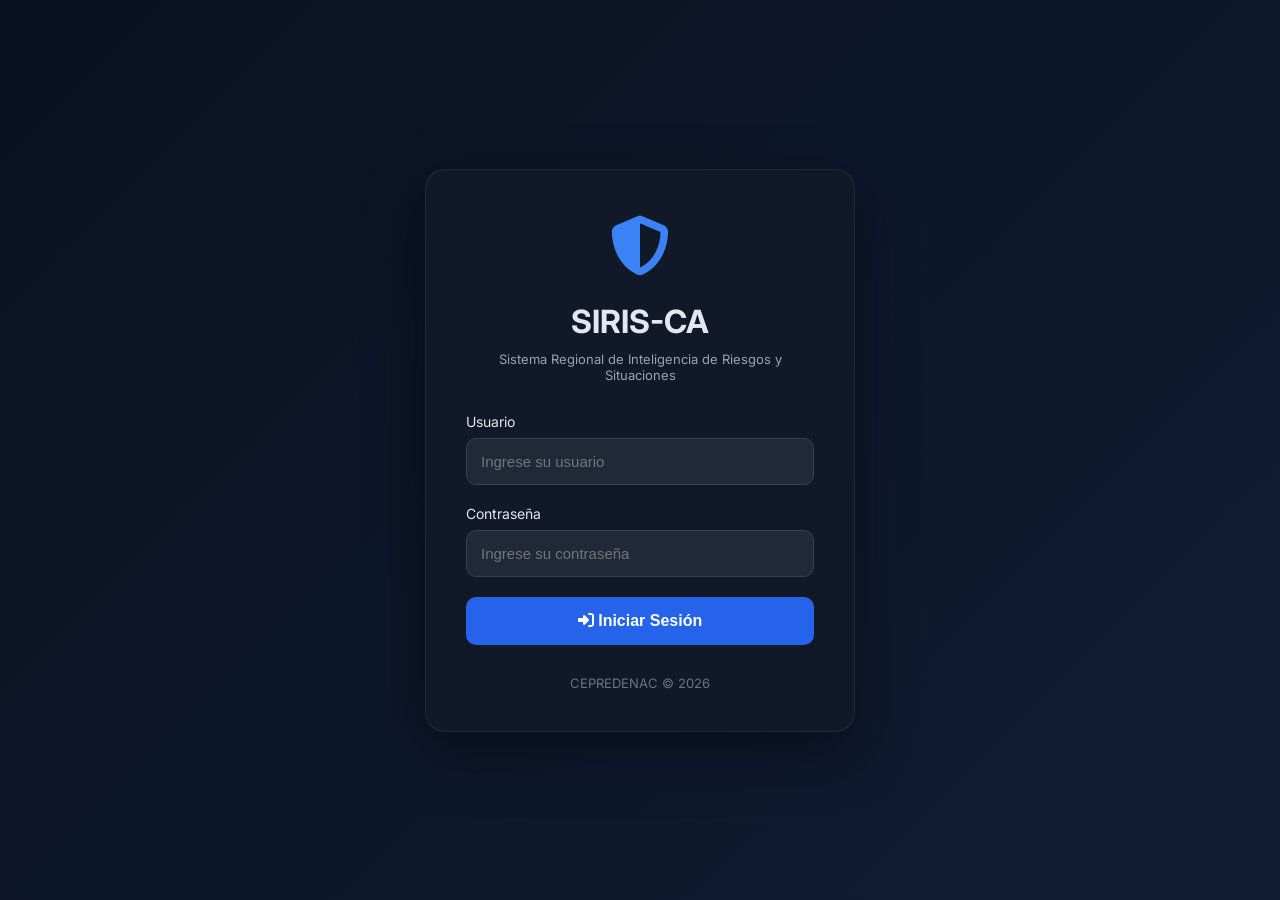
==== commit b0cb4157: "Componentes navbar y sidebar integrados" ====
--- a/index.html
+++ b/index.html
@@ -1,118 +1,83 @@
 <!DOCTYPE html>
 <html lang="es">
+
 <head>
 
 <meta charset="UTF-8">
 <meta name="viewport" content="width=device-width, initial-scale=1.0">
-<title>SIRIS-CA — Sistema Regional de Inteligencia de Riesgos y Situaciones</title>
+
+<title>SIRIS-CA | Inicio de Sesión</title>
+
+<link rel="stylesheet" href="css/main.css">
+
 <link href="https://cdnjs.cloudflare.com/ajax/libs/font-awesome/6.5.1/css/all.min.css" rel="stylesheet">
-<link rel="stylesheet" href="css/main.css">
+
 </head>
 
 <body>
 
-<!-- HEADER -->
-<div class="header">
-  <div class="logo-box">
-    <div class="logo-icon">SIRIS<br>CA</div>
-    <div class="logo-text">
-      <h1>SIRIS-CA <span>v2.0 DEMO</span></h1>
-      <p>Sistema Regional de Inteligencia de Riesgos y Situaciones • CEPREDENAC</p>
+<div class="login-container">
+
+    <div class="login-card">
+
+        <div class="login-logo">
+            <i class="fas fa-shield-halved"></i>
+        </div>
+
+        <h1>SIRIS-CA</h1>
+
+        <p>
+            Sistema Regional de Inteligencia de Riesgos y Situaciones
+        </p>
+
+        <form id="loginForm">
+
+            <div class="input-group">
+
+                <label>Usuario</label>
+
+                <input
+                    type="text"
+                    id="username"
+                    placeholder="Ingrese su usuario"
+                    required>
+
+            </div>
+
+            <div class="input-group">
+
+                <label>Contraseña</label>
+
+                <input
+                    type="password"
+                    id="password"
+                    placeholder="Ingrese su contraseña"
+                    required>
+
+            </div>
+
+            <button type="submit">
+
+                <i class="fas fa-right-to-bracket"></i>
+
+                Iniciar Sesión
+
+            </button>
+
+        </form>
+
+        <div class="footer-login">
+
+            CEPREDENAC © 2026
+
+        </div>
+
     </div>
-  </div>
-  <div class="header-right">
-    <div class="status-dot"><div class="dot"></div> EN LÍNEA</div>
-    <div class="clock">
-      <div class="time" id="clock-time">--:--:--</div>
-      <div class="date" id="clock-date">Cargando...</div>
-    </div>
-    <div class="user-badge">
-      <div class="avatar">AN</div>
-      <div>
-        <div style="font-weight:600;">Analista Regional</div>
-        <div style="font-size:8px;color:var(--text-muted);">CEPREDENAC</div>
-      </div>
-    </div>
-  </div>
+
 </div>
 
-<!-- ALERT BANNER -->
-<div class="alert-banner">
-  <span style="font-size:15px;">⚠️</span>
-  <span class="badge">ALERTA ACTIVA</span>
-  <span class="msg"><strong>Tormenta Tropical Andrea</strong> — aproximándose a costa caribeña centroamericana. Monitoreo continuo activado.</span>
-  <span class="time-ago"><i class="fas fa-clock"></i> Hace 23 min</span>
-</div>
-
-<!-- METRICS BAR -->
-<div class="metrics-bar" id="metrics-bar">
-  <!-- Populated by JS -->
-</div>
-
-<!-- MAIN LAYOUT -->
-<div class="main-grid">
-
-  <!-- LEFT PANEL: MAP -->
-  <div class="panel">
-    <div class="panel-title" style="justify-content:space-between;">
-      <span>🗺️ Mapa Regional — Semáforo por País</span>
-      <button id="clearFilter" class="filter-btn" style="display:none;" onclick="clearCountryFilter()">✕ Limpiar filtro</button>
-    </div>
-    <div class="map-container">
-      <svg id="regionMap" viewBox="0 0 480 340"></svg>
-    </div>
-    <div class="panel-title" style="font-size:9px;">ESTADO POR PAÍS</div>
-    <div class="country-grid" id="countryGrid"></div>
-    <div class="panel-title" style="font-size:9px;margin-top:6px;">📊 LÍNEA DE TIEMPO — EVENTOS HOY</div>
-    <div class="timeline-chart" id="timeline"></div>
-  </div>
-
-  <!-- CENTER PANEL: EVENTS + PREDICTIVE -->
-  <div class="panel">
-    <div class="tabs">
-      <button class="tab active" data-tab="eventos" onclick="switchTab('eventos')">🔴 Eventos Activos <span class="badge" id="eventCount">8</span></button>
-      <button class="tab" data-tab="predictivo" onclick="switchTab('predictivo')">🔮 Capa Predictiva</button>
-    </div>
-    <div id="tab-eventos" class="event-list"></div>
-    <div id="tab-predictivo" style="display:none;flex:1;overflow-y:auto;"></div>
-  </div>
-
-  <!-- RIGHT PANEL: RECOMMENDATIONS -->
-  <div class="panel">
-    <div class="panel-title">🤖 Recomendaciones IA</div>
-    <div id="recList" style="flex:1;overflow-y:auto;margin-bottom:10px;"></div>
-    <div style="font-size:9px;color:var(--text-muted);font-weight:700;letter-spacing:0.5px;margin-bottom:6px;">ACCIONES RÁPIDAS</div>
-    <div id="actionBtns"></div>
-    <div class="sys-status" style="margin-top:12px;">
-      <div class="sys-title">ESTADO DEL SISTEMA</div>
-      <div id="sysRows"></div>
-    </div>
-  </div>
-</div>
-
-<!-- FOOTER -->
-<div class="footer">
-  <div class="copy">SIRIS-CA © 2025 CEPREDENAC • Sistema Regional de Inteligencia de Riesgos y Situaciones</div>
-  <div class="stats">
-    <span>🏛 8 Fuentes Oficiales</span>
-    <span>📡 142 Sensores</span>
-    <span>🛰 3 Satélites</span>
-    <span>🤖 3 Modelos IA</span>
-  </div>
-</div>
-
-<!-- DETAIL MODAL -->
-<div class="modal-overlay" id="detailModal">
-  <div class="modal" style="position:relative;">
-    <button class="modal-close" onclick="closeModal()">×</button>
-    <div id="modalContent"></div>
-  </div>
-</div>
-
-<script src="js/data.js"></script>
-<script src="js/app.js"></script>
-
-
+<script src="js/login.js"></script>
 
 </body>
-</html>
+
+</html>
--- a/css/main.css
+++ b/css/main.css
@@ -195,4 +195,366 @@
     .metrics-bar { gap: 6px; }
     .metric-card { min-width: 120px; padding: 8px 10px; }
     .header { flex-wrap: wrap; gap: 8px; }
-  }+  }
+
+  /*==========================
+LOGIN
+==========================*/
+
+.login-container{
+
+display:flex;
+
+justify-content:center;
+
+align-items:center;
+
+height:100vh;
+
+background:linear-gradient(135deg,#081220,#111c34);
+
+}
+
+.login-card{
+
+width:430px;
+
+background:#111827;
+
+padding:40px;
+
+border-radius:20px;
+
+border:1px solid rgba(255,255,255,.08);
+
+box-shadow:0 20px 60px rgba(0,0,0,.4);
+
+text-align:center;
+
+}
+
+.login-logo{
+
+font-size:60px;
+
+color:#3b82f6;
+
+margin-bottom:20px;
+
+}
+
+.login-card h1{
+
+font-size:32px;
+
+margin-bottom:10px;
+
+}
+
+.login-card p{
+
+color:#9ca3af;
+
+margin-bottom:30px;
+
+}
+
+.input-group{
+
+text-align:left;
+
+margin-bottom:20px;
+
+}
+
+.input-group label{
+
+display:block;
+
+margin-bottom:8px;
+
+font-size:14px;
+
+}
+
+.input-group input{
+
+width:100%;
+
+padding:14px;
+
+border-radius:10px;
+
+border:1px solid #374151;
+
+background:#1f2937;
+
+color:white;
+
+font-size:15px;
+
+}
+
+.input-group input:focus{
+
+outline:none;
+
+border-color:#3b82f6;
+
+}
+
+button{
+
+width:100%;
+
+padding:15px;
+
+background:#2563eb;
+
+border:none;
+
+border-radius:10px;
+
+color:white;
+
+font-size:16px;
+
+cursor:pointer;
+
+font-weight:600;
+
+transition:.3s;
+
+}
+
+button:hover{
+
+background:#1d4ed8;
+
+}
+
+.footer-login{
+
+margin-top:30px;
+
+font-size:13px;
+
+color:#6b7280;
+
+}
+/* ===========================
+SIDEBAR
+=========================== */
+
+.sidebar{
+
+position:fixed;
+
+left:0;
+
+top:0;
+
+width:260px;
+
+height:100vh;
+
+background:#0f172a;
+
+border-right:1px solid rgba(255,255,255,.08);
+
+padding:25px;
+
+z-index:999;
+
+}
+
+.sidebar-logo{
+
+display:flex;
+
+align-items:center;
+
+gap:10px;
+
+font-size:22px;
+
+font-weight:700;
+
+color:#3b82f6;
+
+margin-bottom:40px;
+
+}
+
+.menu{
+
+display:flex;
+
+flex-direction:column;
+
+gap:10px;
+
+}
+
+.menu-item{
+
+display:flex;
+
+align-items:center;
+
+gap:12px;
+
+padding:14px;
+
+border-radius:10px;
+
+cursor:pointer;
+
+transition:.3s;
+
+color:#cbd5e1;
+
+text-decoration:none;
+
+}
+
+.menu-item:hover{
+
+background:#1e293b;
+
+}
+
+.menu-item.active{
+
+background:#2563eb;
+
+color:white;
+
+}
+
+#dashboard-content{
+
+margin-left:260px;
+
+}
+/* ========================= */
+/* NAVBAR                    */
+/* ========================= */
+
+.top-navbar{
+
+height:70px;
+
+background:#0c1120;
+
+border-bottom:1px solid rgba(255,255,255,.08);
+
+display:flex;
+
+justify-content:space-between;
+
+align-items:center;
+
+padding:0 25px;
+
+}
+
+.navbar-left{
+
+display:flex;
+
+align-items:center;
+
+gap:15px;
+
+}
+
+.logo{
+
+width:45px;
+
+height:45px;
+
+border-radius:12px;
+
+display:flex;
+
+align-items:center;
+
+justify-content:center;
+
+font-size:22px;
+
+background:linear-gradient(135deg,#3b82f6,#8b5cf6);
+
+}
+
+.navbar-left h2{
+
+font-size:20px;
+
+margin:0;
+
+}
+
+.navbar-left span{
+
+font-size:12px;
+
+color:#94a3b8;
+
+}
+
+.navbar-right{
+
+display:flex;
+
+align-items:center;
+
+gap:20px;
+
+}
+
+.nav-icon{
+
+background:none;
+
+border:none;
+
+color:white;
+
+font-size:18px;
+
+cursor:pointer;
+
+}
+
+.user-info{
+
+display:flex;
+
+align-items:center;
+
+gap:10px;
+
+}
+
+.avatar{
+
+width:40px;
+
+height:40px;
+
+border-radius:50%;
+
+background:#3b82f6;
+
+display:flex;
+
+align-items:center;
+
+justify-content:center;
+
+font-weight:bold;
+
+}
